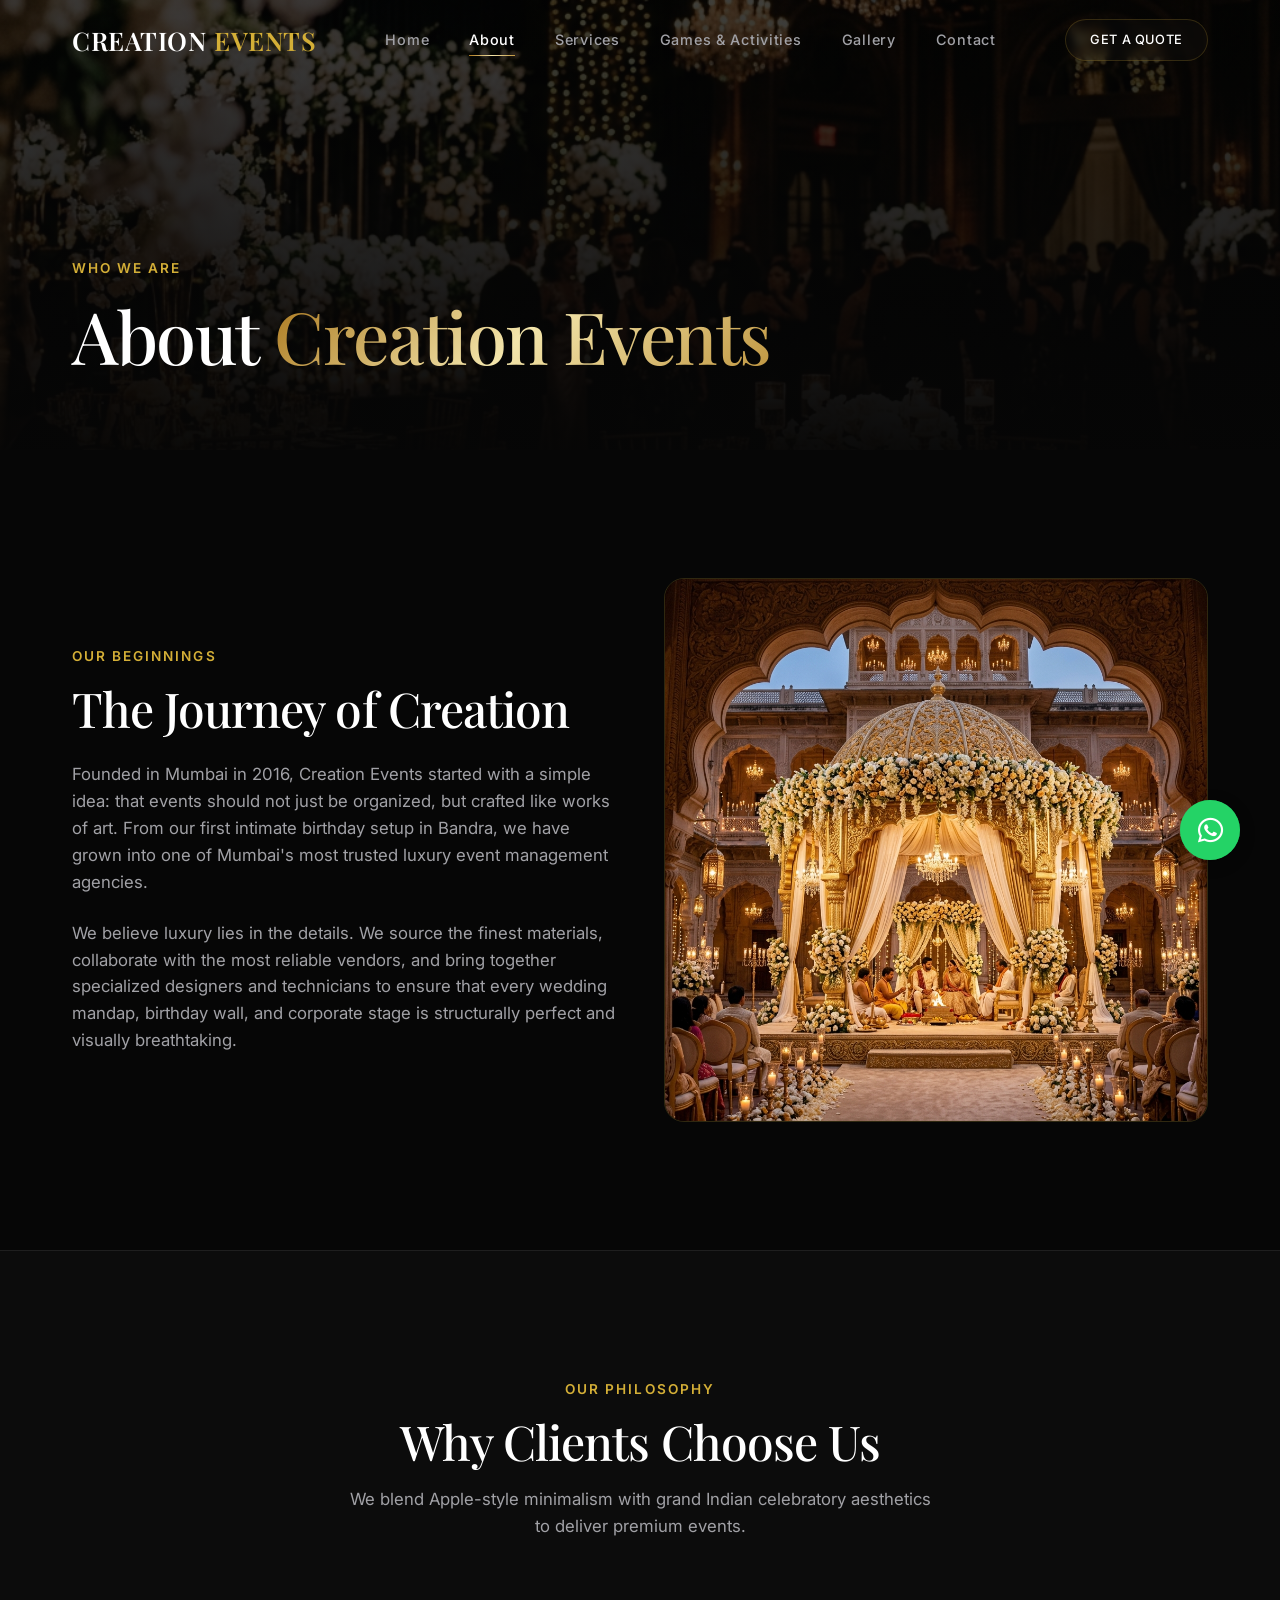
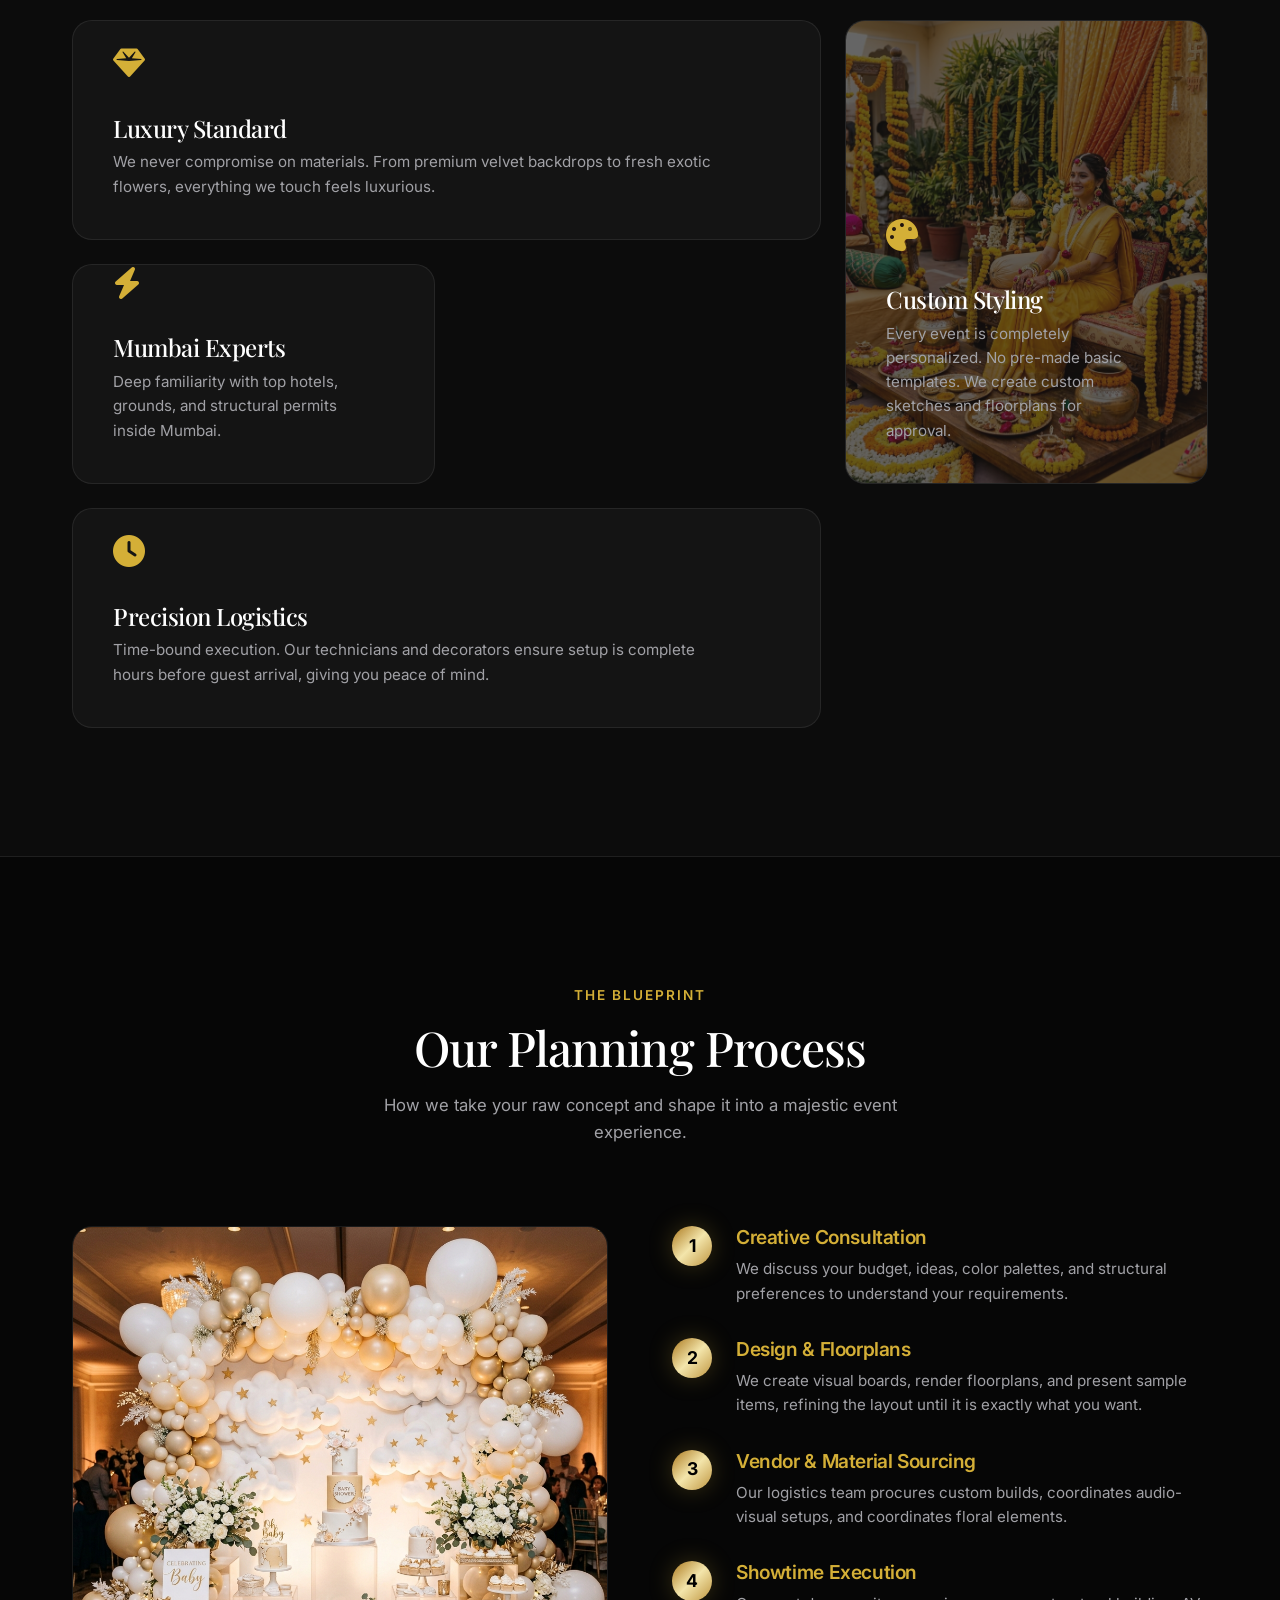
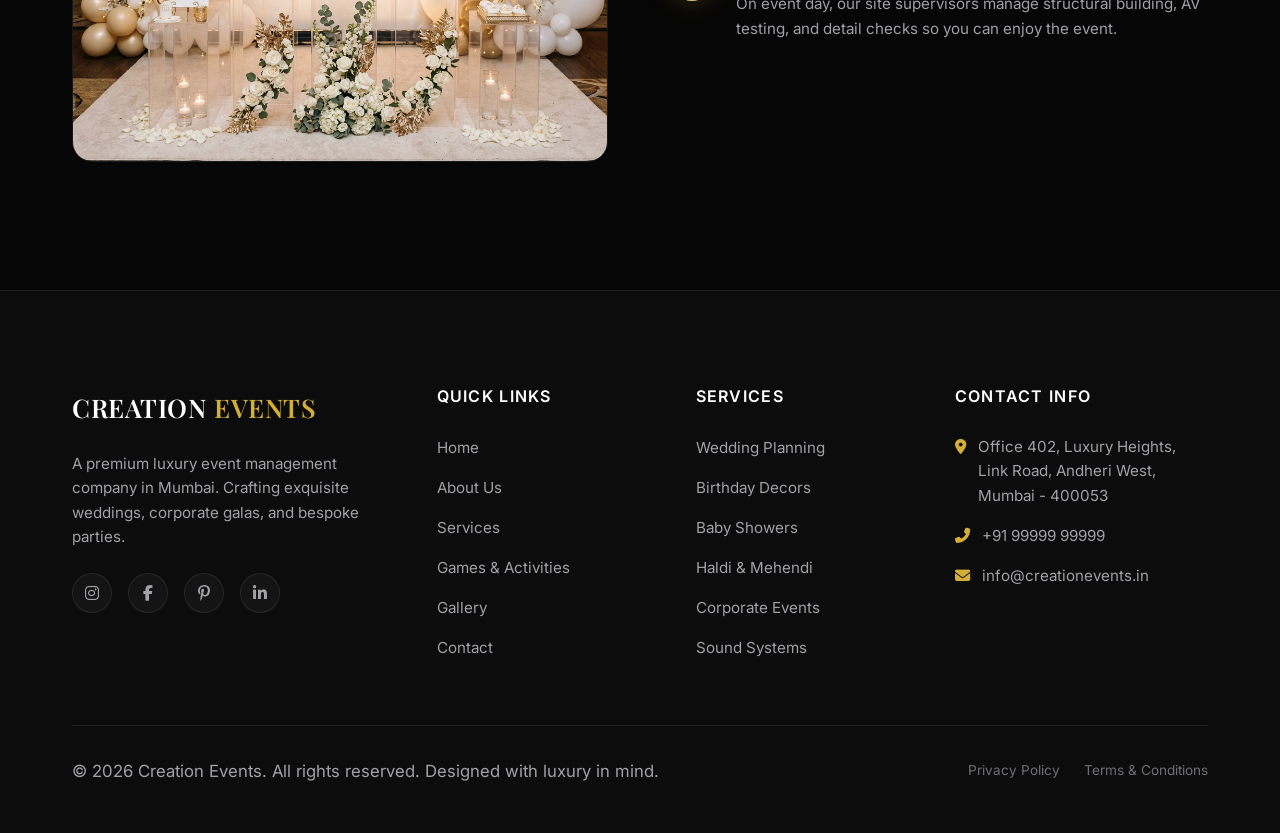
==== about.html @ 39f1e15d "Initial commit - Creation Events Website" ====
<!DOCTYPE html>
<html lang="en">
<head>
  <meta charset="UTF-8">
  <meta name="viewport" content="width=device-width, initial-scale=1.0">
  <title>About Us | Creation Events Mumbai</title>
  <meta name="description" content="Discover the story behind Creation Events. Learn about our luxury event design standards, planning philosophy, and expert team executing high-end events in Mumbai.">
  
  <!-- CSS Stylesheets -->
  <link rel="stylesheet" href="css/style.css">
  
  <!-- FontAwesome for Icons -->
  <link rel="stylesheet" href="https://cdnjs.cloudflare.com/ajax/libs/font-awesome/6.4.0/css/all.min.css">
</head>
<body>

  <!-- Sticky Glass Navbar -->
  <header class="header">
    <div class="container">
      <nav class="navbar">
        <a href="index.html" class="logo">
          CREATION <span class="logo-gold">EVENTS</span>
        </a>
        <ul class="nav-menu">
          <li><a href="index.html" class="nav-link">Home</a></li>
          <li><a href="about.html" class="nav-link active">About</a></li>
          <li><a href="services.html" class="nav-link">Services</a></li>
          <li><a href="games.html" class="nav-link">Games & Activities</a></li>
          <li><a href="gallery.html" class="nav-link">Gallery</a></li>
          <li><a href="contact.html" class="nav-link">Contact</a></li>
        </ul>
        <div class="nav-cta">
          <a href="contact.html" class="btn btn-secondary" style="padding: 0.6rem 1.5rem; font-size: 0.8rem;">Get a Quote</a>
        </div>
        <div class="mobile-toggle">
          <span></span>
          <span></span>
          <span></span>
        </div>
      </nav>
    </div>
  </header>

  <!-- Page Hero Banner -->
  <section class="page-hero">
    <img src="assets/hero_bg.png" alt="Luxury Corporate Event Backdrop" class="page-hero-bg">
    <div class="container">
      <div class="page-hero-content reveal">
        <span class="subtitle">Who We Are</span>
        <h1 class="page-hero-title">About <span class="gold-text">Creation Events</span></h1>
      </div>
    </div>
  </section>

  <!-- Our Story Section -->
  <section class="our-story section-padding">
    <div class="container">
      <div class="grid-2">
        <div class="reveal">
          <span class="subtitle">Our Beginnings</span>
          <h2>The Journey of Creation</h2>
          <p style="margin-top: 1.5rem; margin-bottom: 1.5rem;">Founded in Mumbai in 2016, Creation Events started with a simple idea: that events should not just be organized, but crafted like works of art. From our first intimate birthday setup in Bandra, we have grown into one of Mumbai's most trusted luxury event management agencies.</p>
          <p>We believe luxury lies in the details. We source the finest materials, collaborate with the most reliable vendors, and bring together specialized designers and technicians to ensure that every wedding mandap, birthday wall, and corporate stage is structurally perfect and visually breathtaking.</p>
        </div>
        <div class="reveal delay-200" style="position: relative; border-radius: 20px; overflow: hidden; border: 1px solid var(--border-gold);">
          <img src="assets/wedding_event.png" alt="Royal Wedding Mandap Details" style="width: 100%;">
        </div>
      </div>
    </div>
  </section>

  <!-- Why Choose Us Bento Grid Section -->
  <section class="why-us section-padding" style="background-color: var(--bg-primary); border-top: 1px solid var(--border-light); border-bottom: 1px solid var(--border-light);">
    <div class="container">
      <div class="section-header text-center reveal">
        <span class="subtitle">Our Philosophy</span>
        <h2>Why Clients Choose Us</h2>
        <p>We blend Apple-style minimalism with grand Indian celebratory aesthetics to deliver premium events.</p>
      </div>
      
      <div class="bento-grid">
        <!-- Bento Card 1 (2x1) -->
        <div class="bento-card col-2 reveal">
          <div class="bento-card-content">
            <div class="bento-icon"><i class="fas fa-gem"></i></div>
            <h3>Luxury Standard</h3>
            <p>We never compromise on materials. From premium velvet backdrops to fresh exotic flowers, everything we touch feels luxurious.</p>
          </div>
        </div>
        
        <!-- Bento Card 2 (1x2) -->
        <div class="bento-card row-2 reveal delay-100">
          <img src="assets/haldi_ceremony.png" alt="Detail flower design">
          <div class="bento-card-content">
            <div class="bento-icon"><i class="fas fa-palette"></i></div>
            <h3>Custom Styling</h3>
            <p>Every event is completely personalized. No pre-made basic templates. We create custom sketches and floorplans for approval.</p>
          </div>
        </div>
        
        <!-- Bento Card 3 (1x1) -->
        <div class="bento-card reveal delay-200">
          <div class="bento-card-content">
            <div class="bento-icon"><i class="fas fa-bolt"></i></div>
            <h3>Mumbai Experts</h3>
            <p>Deep familiarity with top hotels, grounds, and structural permits inside Mumbai.</p>
          </div>
        </div>
        
        <!-- Bento Card 4 (2x1) -->
        <div class="bento-card col-2 reveal delay-300">
          <div class="bento-card-content">
            <div class="bento-icon"><i class="fas fa-clock"></i></div>
            <h3>Precision Logistics</h3>
            <p>Time-bound execution. Our technicians and decorators ensure setup is complete hours before guest arrival, giving you peace of mind.</p>
          </div>
        </div>
      </div>
    </div>
  </section>

  <!-- Our Planning Process Section -->
  <section class="our-process section-padding">
    <div class="container">
      <div class="section-header text-center reveal">
        <span class="subtitle">The Blueprint</span>
        <h2>Our Planning Process</h2>
        <p>How we take your raw concept and shape it into a majestic event experience.</p>
      </div>
      
      <div class="grid-2" style="align-items: flex-start; gap: 4rem;">
        <div class="reveal">
          <img src="assets/baby_shower.png" alt="Concept Design Details" style="border-radius: 20px; border: 1px solid var(--border-light);">
        </div>
        <div class="reveal delay-200" style="display: flex; flex-direction: column; gap: 2rem;">
          <!-- Process Item 1 -->
          <div style="display: flex; gap: 1.5rem;">
            <div style="width: 40px; height: 40px; border-radius: 50%; background: var(--gold-gradient); color: #000; font-weight: 700; display: flex; justify-content: center; align-items: center; flex-shrink: 0; font-size: 1.1rem; box-shadow: var(--gold-glow);">1</div>
            <div>
              <h3 style="font-family: var(--font-sans); font-size: 1.2rem; font-weight: 600; margin-bottom: 0.5rem; color: var(--gold-primary);">Creative Consultation</h3>
              <p style="font-size: 0.95rem;">We discuss your budget, ideas, color palettes, and structural preferences to understand your requirements.</p>
            </div>
          </div>
          <!-- Process Item 2 -->
          <div style="display: flex; gap: 1.5rem;">
            <div style="width: 40px; height: 40px; border-radius: 50%; background: var(--gold-gradient); color: #000; font-weight: 700; display: flex; justify-content: center; align-items: center; flex-shrink: 0; font-size: 1.1rem; box-shadow: var(--gold-glow);">2</div>
            <div>
              <h3 style="font-family: var(--font-sans); font-size: 1.2rem; font-weight: 600; margin-bottom: 0.5rem; color: var(--gold-primary);">Design & Floorplans</h3>
              <p style="font-size: 0.95rem;">We create visual boards, render floorplans, and present sample items, refining the layout until it is exactly what you want.</p>
            </div>
          </div>
          <!-- Process Item 3 -->
          <div style="display: flex; gap: 1.5rem;">
            <div style="width: 40px; height: 40px; border-radius: 50%; background: var(--gold-gradient); color: #000; font-weight: 700; display: flex; justify-content: center; align-items: center; flex-shrink: 0; font-size: 1.1rem; box-shadow: var(--gold-glow);">3</div>
            <div>
              <h3 style="font-family: var(--font-sans); font-size: 1.2rem; font-weight: 600; margin-bottom: 0.5rem; color: var(--gold-primary);">Vendor & Material Sourcing</h3>
              <p style="font-size: 0.95rem;">Our logistics team procures custom builds, coordinates audio-visual setups, and coordinates floral elements.</p>
            </div>
          </div>
          <!-- Process Item 4 -->
          <div style="display: flex; gap: 1.5rem;">
            <div style="width: 40px; height: 40px; border-radius: 50%; background: var(--gold-gradient); color: #000; font-weight: 700; display: flex; justify-content: center; align-items: center; flex-shrink: 0; font-size: 1.1rem; box-shadow: var(--gold-glow);">4</div>
            <div>
              <h3 style="font-family: var(--font-sans); font-size: 1.2rem; font-weight: 600; margin-bottom: 0.5rem; color: var(--gold-primary);">Showtime Execution</h3>
              <p style="font-size: 0.95rem;">On event day, our site supervisors manage structural building, AV testing, and detail checks so you can enjoy the event.</p>
            </div>
          </div>
        </div>
      </div>
    </div>
  </section>

  <!-- Floating WhatsApp Widget -->
  <a href="https://wa.me/919999999999?text=Hi%20Creation%20Events,%20I%20would%20like%20to%20inquire%20about%20booking%20an%20event." target="_blank" class="whatsapp-float" aria-label="Chat on WhatsApp">
    <i class="fab fa-whatsapp"></i>
  </a>

  <!-- Footer -->
  <footer class="footer">
    <div class="container">
      <div class="footer-grid">
        <div class="footer-col">
          <a href="index.html" class="logo footer-logo">
            CREATION <span class="logo-gold">EVENTS</span>
          </a>
          <p class="footer-desc">A premium luxury event management company in Mumbai. Crafting exquisite weddings, corporate galas, and bespoke parties.</p>
          <div class="footer-socials">
            <a href="#" class="social-icon" aria-label="Instagram"><i class="fab fa-instagram"></i></a>
            <a href="#" class="social-icon" aria-label="Facebook"><i class="fab fa-facebook-f"></i></a>
            <a href="#" class="social-icon" aria-label="Pinterest"><i class="fab fa-pinterest-p"></i></a>
            <a href="#" class="social-icon" aria-label="LinkedIn"><i class="fab fa-linkedin-in"></i></a>
          </div>
        </div>
        <div class="footer-col">
          <h3>Quick Links</h3>
          <ul class="footer-links">
            <li><a href="index.html">Home</a></li>
            <li><a href="about.html">About Us</a></li>
            <li><a href="services.html">Services</a></li>
            <li><a href="games.html">Games & Activities</a></li>
            <li><a href="gallery.html">Gallery</a></li>
            <li><a href="contact.html">Contact</a></li>
          </ul>
        </div>
        <div class="footer-col">
          <h3>Services</h3>
          <ul class="footer-links">
            <li><a href="services.html">Wedding Planning</a></li>
            <li><a href="services.html">Birthday Decors</a></li>
            <li><a href="services.html">Baby Showers</a></li>
            <li><a href="services.html">Haldi & Mehendi</a></li>
            <li><a href="services.html">Corporate Events</a></li>
            <li><a href="services.html">Sound Systems</a></li>
          </ul>
        </div>
        <div class="footer-col">
          <h3>Contact Info</h3>
          <ul class="footer-contact-info">
            <li>
              <span><i class="fas fa-map-marker-alt"></i></span>
              Office 402, Luxury Heights, Link Road, Andheri West, Mumbai - 400053
            </li>
            <li>
              <span><i class="fas fa-phone-alt"></i></span>
              <a href="tel:+919999999999">+91 99999 99999</a>
            </li>
            <li>
              <span><i class="fas fa-envelope"></i></span>
              <a href="mailto:info@creationevents.in">info@creationevents.in</a>
            </li>
          </ul>
        </div>
      </div>
      <div class="footer-bottom">
        <p>&copy; 2026 Creation Events. All rights reserved. Designed with luxury in mind.</p>
        <div class="footer-bottom-links">
          <a href="#">Privacy Policy</a>
          <a href="#">Terms & Conditions</a>
        </div>
      </div>
    </div>
  </footer>

  <!-- JavaScript File -->
  <script src="js/main.js"></script>
</body>
</html>
---- css/style.css ----
@import url('https://fonts.googleapis.com/css2?family=Inter:wght@300;400;500;600;700&family=Playfair+Display:ital,wght@0,400;0,500;0,600;0,700;1,400&display=swap');

/* --- CUSTOM PROPERTIES --- */
:root {
  --bg-deep: #060606;
  --bg-primary: #0C0C0C;
  --bg-secondary: #141414;
  --bg-card: #1C1C1E;
  
  --gold-primary: #D4AF37;
  --gold-light: #F3E5AB;
  --gold-dark: #AA771C;
  --gold-gradient: linear-gradient(135deg, #AA771C 0%, #F3E5AB 50%, #BF953F 100%);
  --gold-glow: 0 0 25px rgba(212, 175, 55, 0.25);
  
  --text-primary: #FFFFFF;
  --text-secondary: #A1A1A6;
  --text-muted: #6E6E73;
  
  --font-serif: 'Playfair Display', Georgia, serif;
  --font-sans: 'Inter', -apple-system, BlinkMacSystemFont, "Segoe UI", Roboto, sans-serif;
  
  --border-gold: rgba(212, 175, 55, 0.2);
  --border-light: rgba(255, 255, 255, 0.08);
  --glass-bg: rgba(12, 12, 12, 0.75);
  --glass-blur: blur(20px);
  
  --transition-apple: all 0.5s cubic-bezier(0.16, 1, 0.3, 1);
  --transition-fast: all 0.25s ease;
  
  --container-max: 1200px;
}

/* --- RESET & GLOBAL STYLES --- */
*, *::before, *::after {
  box-sizing: border-box;
  margin: 0;
  padding: 0;
}

html {
  scroll-behavior: smooth;
  font-size: 16px;
  -webkit-font-smoothing: antialiased;
  -moz-osx-font-smoothing: grayscale;
}

body {
  background-color: var(--bg-deep);
  color: var(--text-primary);
  font-family: var(--font-sans);
  font-weight: 400;
  line-height: 1.6;
  overflow-x: hidden;
}

a {
  color: inherit;
  text-decoration: none;
  transition: var(--transition-fast);
}

img {
  max-width: 100%;
  display: block;
  height: auto;
}

button, input, textarea, select {
  font-family: inherit;
  background: none;
  border: none;
  color: inherit;
}

/* --- TYPOGRAPHY --- */
h1, h2, h3, h4, h5, h6 {
  font-family: var(--font-serif);
  font-weight: 500;
  line-height: 1.2;
  letter-spacing: -0.02em;
}

h1 {
  font-size: clamp(2.5rem, 5vw + 1rem, 4.5rem);
}

h2 {
  font-size: clamp(2rem, 3.5vw + 0.5rem, 3rem);
}

h3 {
  font-size: clamp(1.5rem, 2vw + 0.5rem, 2.2rem);
}

p {
  color: var(--text-secondary);
  font-size: 1.05rem;
}

.gold-text {
  background: var(--gold-gradient);
  -webkit-background-clip: text;
  -webkit-text-fill-color: transparent;
  display: inline-block;
}

.subtitle {
  font-family: var(--font-sans);
  text-transform: uppercase;
  letter-spacing: 0.15em;
  font-size: 0.85rem;
  font-weight: 600;
  color: var(--gold-primary);
  margin-bottom: 0.75rem;
  display: block;
}

/* --- UTILITY & LAYOUTS --- */
.container {
  width: 100%;
  max-width: var(--container-max);
  margin: 0 auto;
  padding: 0 2rem;
}

.section-padding {
  padding: 8rem 0;
}

.text-center {
  text-align: center;
}

.grid-2 {
  display: grid;
  grid-template-columns: repeat(2, 1fr);
  gap: 3rem;
  align-items: center;
}

.grid-3 {
  display: grid;
  grid-template-columns: repeat(3, 1fr);
  gap: 2.5rem;
}

.flex-center {
  display: flex;
  justify-content: center;
  align-items: center;
}

/* --- PREMIUM BUTTONS --- */
.btn {
  display: inline-flex;
  align-items: center;
  justify-content: center;
  padding: 1rem 2.25rem;
  font-size: 0.9rem;
  font-weight: 500;
  letter-spacing: 0.05em;
  text-transform: uppercase;
  border-radius: 50px;
  cursor: pointer;
  position: relative;
  overflow: hidden;
  transition: var(--transition-apple);
}

.btn-primary {
  background: var(--gold-gradient);
  color: #000;
  font-weight: 600;
  box-shadow: 0 4px 15px rgba(212, 175, 55, 0.2);
}

.btn-primary:hover {
  transform: translateY(-3px);
  box-shadow: var(--gold-glow);
}

.btn-secondary {
  border: 1px solid var(--border-gold);
  color: var(--text-primary);
  background: rgba(255, 255, 255, 0.02);
  backdrop-filter: blur(5px);
}

.btn-secondary:hover {
  border-color: var(--gold-primary);
  background: rgba(212, 175, 55, 0.05);
  transform: translateY(-3px);
}

/* --- GLASS NAVIGATION --- */
.header {
  position: fixed;
  top: 0;
  left: 0;
  width: 100%;
  z-index: 1000;
  transition: var(--transition-apple);
  border-bottom: 1px solid transparent;
}

.header.scrolled {
  background-color: var(--glass-bg);
  backdrop-filter: var(--glass-blur);
  -webkit-backdrop-filter: var(--glass-blur);
  border-bottom: 1px solid var(--border-light);
  padding: 0.5rem 0;
}

.navbar {
  display: flex;
  justify-content: space-between;
  align-items: center;
  height: 80px;
  transition: var(--transition-apple);
}

.header.scrolled .navbar {
  height: 70px;
}

.logo {
  font-family: var(--font-serif);
  font-size: 1.6rem;
  font-weight: 600;
  letter-spacing: 0.02em;
  display: flex;
  align-items: center;
  gap: 0.5rem;
}

.logo-gold {
  color: var(--gold-primary);
}

.nav-menu {
  display: flex;
  list-style: none;
  gap: 2.5rem;
}

.nav-link {
  font-size: 0.9rem;
  font-weight: 500;
  letter-spacing: 0.05em;
  color: var(--text-secondary);
  position: relative;
  padding: 0.5rem 0;
}

.nav-link:hover, .nav-link.active {
  color: var(--text-primary);
}

.nav-link::after {
  content: '';
  position: absolute;
  bottom: 0;
  left: 0;
  width: 0;
  height: 1px;
  background: var(--gold-gradient);
  transition: var(--transition-apple);
}

.nav-link:hover::after, .nav-link.active::after {
  width: 100%;
}

.nav-cta {
  display: flex;
  align-items: center;
}

.mobile-toggle {
  display: none;
  flex-direction: column;
  justify-content: space-between;
  width: 30px;
  height: 20px;
  cursor: pointer;
  z-index: 1001;
}

.mobile-toggle span {
  display: block;
  height: 2px;
  width: 100%;
  background-color: var(--text-primary);
  border-radius: 2px;
  transition: var(--transition-apple);
}

/* --- HERO SECTION --- */
.hero {
  height: 100vh;
  position: relative;
  display: flex;
  align-items: center;
  overflow: hidden;
  background-color: #000;
}

.hero-bg {
  position: absolute;
  top: 0;
  left: 0;
  width: 100%;
  height: 100%;
  z-index: 1;
}

.hero-bg img {
  width: 100%;
  height: 100%;
  object-fit: cover;
  opacity: 0.45;
  filter: brightness(0.6) contrast(1.1);
  transform: scale(1.05);
  animation: kenBurns 25s infinite alternate ease-in-out;
}

.hero-overlay {
  position: absolute;
  top: 0;
  left: 0;
  width: 100%;
  height: 100%;
  background: radial-gradient(circle at center, rgba(0,0,0,0.1) 0%, rgba(6,6,6,0.95) 85%);
  z-index: 2;
}

.hero-content {
  position: relative;
  z-index: 3;
  max-width: 800px;
}

.hero-title {
  margin-bottom: 1.5rem;
  line-height: 1.1;
}

.hero-desc {
  font-size: 1.25rem;
  margin-bottom: 2.5rem;
  max-width: 600px;
  color: var(--text-secondary);
}

.hero-btns {
  display: flex;
  gap: 1.5rem;
}

@keyframes kenBurns {
  0% { transform: scale(1); }
  100% { transform: scale(1.12); }
}

/* --- HERO BANNERS (OTHER PAGES) --- */
.page-hero {
  height: 50vh;
  min-height: 350px;
  position: relative;
  display: flex;
  align-items: flex-end;
  padding-bottom: 4rem;
  overflow: hidden;
}

.page-hero::before {
  content: '';
  position: absolute;
  top: 0;
  left: 0;
  width: 100%;
  height: 100%;
  background: linear-gradient(180deg, rgba(6, 6, 6, 0.4) 0%, rgba(6, 6, 6, 0.95) 100%);
  z-index: 2;
}

.page-hero-bg {
  position: absolute;
  top: 0;
  left: 0;
  width: 100%;
  height: 100%;
  object-fit: cover;
  filter: brightness(0.4);
  z-index: 1;
}

.page-hero-content {
  position: relative;
  z-index: 3;
  width: 100%;
}

.page-hero-title {
  margin-bottom: 0.5rem;
}

/* --- CARDS & SERVICES --- */
.section-header {
  margin-bottom: 5rem;
}

.section-header h2 {
  margin-bottom: 1rem;
}

.section-header p {
  max-width: 600px;
  margin: 0 auto;
}

.service-card {
  background-color: var(--bg-secondary);
  border: 1px solid var(--border-light);
  border-radius: 16px;
  overflow: hidden;
  position: relative;
  transition: var(--transition-apple);
  display: flex;
  flex-direction: column;
  height: 100%;
}

.service-card:hover {
  transform: translateY(-10px);
  border-color: var(--border-gold);
  box-shadow: 0 10px 30px rgba(0, 0, 0, 0.5), 0 0 20px rgba(212, 175, 55, 0.05);
}

.service-img-wrapper {
  position: relative;
  aspect-ratio: 16/10;
  overflow: hidden;
}

.service-img {
  width: 100%;
  height: 100%;
  object-fit: cover;
  transition: var(--transition-apple);
}

.service-card:hover .service-img {
  transform: scale(1.08);
}

.service-badge {
  position: absolute;
  top: 1rem;
  right: 1rem;
  background: var(--gold-gradient);
  color: #000;
  font-size: 0.75rem;
  font-weight: 700;
  text-transform: uppercase;
  padding: 0.4rem 1rem;
  border-radius: 30px;
  letter-spacing: 0.05em;
}

.service-info {
  padding: 2.25rem;
  display: flex;
  flex-direction: column;
  flex-grow: 1;
}

.service-info h3 {
  margin-bottom: 1rem;
  font-size: 1.6rem;
}

.service-info p {
  margin-bottom: 1.5rem;
  font-size: 0.95rem;
}

.service-features {
  list-style: none;
  margin-bottom: 2rem;
  margin-top: auto;
}

.service-features li {
  font-size: 0.9rem;
  color: var(--text-secondary);
  margin-bottom: 0.5rem;
  display: flex;
  align-items: center;
  gap: 0.5rem;
}

.service-features li::before {
  content: "✦";
  color: var(--gold-primary);
  font-size: 0.8rem;
}

.card-link {
  font-size: 0.9rem;
  font-weight: 600;
  color: var(--gold-primary);
  display: inline-flex;
  align-items: center;
  gap: 0.5rem;
  width: fit-content;
}

.card-link::after {
  content: '→';
  transition: var(--transition-fast);
}

.service-card:hover .card-link::after {
  transform: translateX(5px);
}

/* --- STATS COUNTERS --- */
.stats-section {
  background-color: var(--bg-secondary);
  border-top: 1px solid var(--border-light);
  border-bottom: 1px solid var(--border-light);
  padding: 6rem 0;
}

.stats-grid {
  display: grid;
  grid-template-columns: repeat(4, 1fr);
  gap: 2rem;
  text-align: center;
}

.stat-number {
  font-family: var(--font-serif);
  font-size: clamp(2.5rem, 4vw, 4.5rem);
  font-weight: 600;
  line-height: 1;
  margin-bottom: 0.5rem;
}

.stat-label {
  font-size: 0.9rem;
  text-transform: uppercase;
  letter-spacing: 0.1em;
  color: var(--text-secondary);
}

/* --- APPLE-STYLE BENTO GRID / FEATURES --- */
.bento-grid {
  display: grid;
  grid-template-columns: repeat(3, 1fr);
  grid-auto-rows: 220px;
  gap: 1.5rem;
}

.bento-card {
  background-color: var(--bg-secondary);
  border: 1px solid var(--border-light);
  border-radius: 20px;
  padding: 2.5rem;
  position: relative;
  overflow: hidden;
  display: flex;
  flex-direction: column;
  justify-content: flex-end;
  transition: var(--transition-apple);
}

.bento-card:hover {
  border-color: var(--border-gold);
  background-color: rgba(20, 20, 20, 0.8);
}

.bento-card.col-2 {
  grid-column: span 2;
}

.bento-card.row-2 {
  grid-row: span 2;
}

.bento-icon {
  font-size: 2rem;
  color: var(--gold-primary);
  margin-bottom: 1.5rem;
}

.bento-card h3 {
  font-size: 1.5rem;
  margin-bottom: 0.5rem;
}

.bento-card p {
  font-size: 0.95rem;
  max-width: 90%;
}

.bento-card img {
  position: absolute;
  top: 0;
  left: 0;
  width: 100%;
  height: 100%;
  object-fit: cover;
  z-index: 1;
  opacity: 0.35;
  transition: var(--transition-apple);
}

.bento-card:hover img {
  transform: scale(1.05);
  opacity: 0.5;
}

.bento-card-content {
  position: relative;
  z-index: 2;
}

/* --- TESTIMONIALS SLIDER --- */
.testimonials-section {
  background: radial-gradient(circle at top right, rgba(212,175,55,0.05) 0%, rgba(6,6,6,0) 60%);
}

.testimonial-container {
  max-width: 850px;
  margin: 0 auto;
  position: relative;
  overflow: hidden;
  min-height: 280px;
}

.testimonial-slider {
  display: flex;
  transition: transform 0.6s cubic-bezier(0.16, 1, 0.3, 1);
}

.testimonial-slide {
  min-width: 100%;
  padding: 0 2rem;
  text-align: center;
}

.quote-icon {
  font-family: var(--font-serif);
  font-size: 5rem;
  line-height: 1;
  color: var(--gold-primary);
  opacity: 0.3;
  margin-bottom: 1rem;
}

.testimonial-text {
  font-family: var(--font-serif);
  font-size: 1.5rem;
  font-style: italic;
  color: var(--text-primary);
  margin-bottom: 2rem;
}

.testimonial-author {
  font-weight: 600;
  font-size: 1.05rem;
  color: var(--text-primary);
  letter-spacing: 0.05em;
}

.testimonial-author span {
  font-weight: 400;
  color: var(--gold-primary);
  font-size: 0.9rem;
  margin-left: 0.5rem;
}

.testimonial-dots {
  display: flex;
  justify-content: center;
  gap: 0.8rem;
  margin-top: 2.5rem;
}

.dot {
  width: 8px;
  height: 8px;
  border-radius: 50%;
  background-color: var(--text-muted);
  cursor: pointer;
  transition: var(--transition-fast);
}

.dot.active {
  background-color: var(--gold-primary);
  transform: scale(1.3);
}

/* --- FAQ ACCORDION --- */
.faq-grid {
  max-width: 800px;
  margin: 0 auto;
}

.faq-item {
  border-bottom: 1px solid var(--border-light);
  padding: 1.5rem 0;
}

.faq-question {
  display: flex;
  justify-content: space-between;
  align-items: center;
  cursor: pointer;
  padding: 0.5rem 0;
  transition: var(--transition-fast);
}

.faq-question h3 {
  font-family: var(--font-sans);
  font-size: 1.15rem;
  font-weight: 500;
  color: var(--text-primary);
}

.faq-question:hover h3 {
  color: var(--gold-primary);
}

.faq-icon {
  width: 24px;
  height: 24px;
  position: relative;
  transition: var(--transition-apple);
}

.faq-icon::before, .faq-icon::after {
  content: '';
  position: absolute;
  background-color: var(--text-primary);
  transition: var(--transition-apple);
}

.faq-icon::before {
  top: 11px;
  left: 4px;
  width: 16px;
  height: 2px;
}

.faq-icon::after {
  top: 4px;
  left: 11px;
  width: 2px;
  height: 16px;
}

.faq-item.active .faq-icon {
  transform: rotate(135deg);
}

.faq-item.active .faq-icon::before, .faq-item.active .faq-icon::after {
  background-color: var(--gold-primary);
}

.faq-answer {
  max-height: 0;
  overflow: hidden;
  transition: max-height 0.4s cubic-bezier(0.16, 1, 0.3, 1);
}

.faq-answer p {
  padding: 1rem 0 0.5rem 0;
  font-size: 0.95rem;
  line-height: 1.6;
}

/* --- GALLERY GRID & LIGHTBOX --- */
.gallery-filter {
  display: flex;
  justify-content: center;
  gap: 1.25rem;
  margin-bottom: 3.5rem;
  flex-wrap: wrap;
}

.filter-btn {
  padding: 0.6rem 1.5rem;
  font-size: 0.85rem;
  font-weight: 600;
  text-transform: uppercase;
  letter-spacing: 0.05em;
  border-radius: 30px;
  border: 1px solid var(--border-light);
  cursor: pointer;
  transition: var(--transition-fast);
}

.filter-btn:hover, .filter-btn.active {
  border-color: var(--gold-primary);
  background-color: rgba(212, 175, 55, 0.05);
  color: var(--gold-primary);
}

.gallery-grid {
  display: grid;
  grid-template-columns: repeat(3, 1fr);
  gap: 1.5rem;
}

.gallery-item {
  position: relative;
  aspect-ratio: 1;
  border-radius: 16px;
  overflow: hidden;
  cursor: pointer;
  border: 1px solid var(--border-light);
  transition: var(--transition-apple);
}

.gallery-item img {
  width: 100%;
  height: 100%;
  object-fit: cover;
  transition: var(--transition-apple);
}

.gallery-overlay {
  position: absolute;
  top: 0;
  left: 0;
  width: 100%;
  height: 100%;
  background: linear-gradient(180deg, rgba(0,0,0,0) 40%, rgba(0,0,0,0.85) 100%);
  display: flex;
  flex-direction: column;
  justify-content: flex-end;
  padding: 2rem;
  opacity: 0;
  transition: var(--transition-apple);
}

.gallery-overlay h4 {
  font-size: 1.3rem;
  margin-bottom: 0.25rem;
}

.gallery-overlay span {
  font-size: 0.8rem;
  text-transform: uppercase;
  letter-spacing: 0.05em;
  color: var(--gold-primary);
}

.gallery-item:hover {
  transform: scale(1.02);
  border-color: var(--border-gold);
  box-shadow: 0 10px 25px rgba(0,0,0,0.4);
}

.gallery-item:hover img {
  transform: scale(1.05);
}

.gallery-item:hover .gallery-overlay {
  opacity: 1;
}

/* Lightbox Modal */
.lightbox {
  position: fixed;
  top: 0;
  left: 0;
  width: 100%;
  height: 100%;
  background-color: rgba(6, 6, 6, 0.95);
  backdrop-filter: blur(15px);
  -webkit-backdrop-filter: blur(15px);
  z-index: 2000;
  display: flex;
  justify-content: center;
  align-items: center;
  opacity: 0;
  pointer-events: none;
  transition: opacity 0.4s ease;
}

.lightbox.active {
  opacity: 1;
  pointer-events: auto;
}

.lightbox-content {
  position: relative;
  max-width: 85%;
  max-height: 80%;
  display: flex;
  flex-direction: column;
  align-items: center;
}

.lightbox-img {
  max-width: 100%;
  max-height: 70vh;
  border-radius: 8px;
  box-shadow: 0 15px 40px rgba(0,0,0,0.6);
  border: 1px solid var(--border-light);
  transform: scale(0.95);
  transition: transform 0.4s cubic-bezier(0.16, 1, 0.3, 1);
}

.lightbox.active .lightbox-img {
  transform: scale(1);
}

.lightbox-caption {
  margin-top: 1.5rem;
  color: var(--text-primary);
  font-family: var(--font-serif);
  font-size: 1.4rem;
  text-align: center;
}

.lightbox-close {
  position: absolute;
  top: -40px;
  right: 0;
  font-size: 2rem;
  color: var(--text-secondary);
  cursor: pointer;
  transition: var(--transition-fast);
}

.lightbox-close:hover {
  color: var(--text-primary);
}

/* --- CONTACT SECTION & FORM --- */
.contact-container {
  display: grid;
  grid-template-columns: 1fr 1.3fr;
  gap: 4rem;
}

.contact-info {
  display: flex;
  flex-direction: column;
  gap: 2.5rem;
}

.info-item {
  display: flex;
  gap: 1.25rem;
}

.info-icon {
  width: 45px;
  height: 45px;
  border-radius: 50%;
  background-color: var(--bg-secondary);
  border: 1px solid var(--border-light);
  display: flex;
  justify-content: center;
  align-items: center;
  color: var(--gold-primary);
  font-size: 1.1rem;
  flex-shrink: 0;
}

.info-details h3 {
  font-family: var(--font-sans);
  font-size: 1rem;
  text-transform: uppercase;
  letter-spacing: 0.05em;
  color: var(--text-muted);
  margin-bottom: 0.4rem;
}

.info-details p, .info-details a {
  color: var(--text-primary);
  font-size: 1.1rem;
}

.contact-form-wrapper {
  background-color: var(--bg-secondary);
  border: 1px solid var(--border-light);
  border-radius: 20px;
  padding: 3rem;
}

.form-group {
  margin-bottom: 2rem;
}

.form-row {
  display: grid;
  grid-template-columns: repeat(2, 1fr);
  gap: 1.5rem;
}

.form-group label {
  display: block;
  font-size: 0.8rem;
  text-transform: uppercase;
  letter-spacing: 0.05em;
  color: var(--text-secondary);
  margin-bottom: 0.6rem;
}

.form-control {
  width: 100%;
  background-color: var(--bg-primary);
  border: 1px solid var(--border-light);
  border-radius: 8px;
  padding: 0.9rem 1.2rem;
  font-size: 0.95rem;
  transition: var(--transition-fast);
}

.form-control:focus {
  outline: none;
  border-color: var(--gold-primary);
  box-shadow: 0 0 10px rgba(212, 175, 55, 0.1);
}

textarea.form-control {
  resize: vertical;
  min-height: 120px;
}

.form-status {
  margin-top: 1rem;
  font-size: 0.9rem;
  display: none;
}

.form-status.success {
  color: #4BB543;
  display: block;
}

.form-status.error {
  color: #ff3333;
  display: block;
}

/* --- GOOGLE MAPS PLACEHOLDER --- */
.map-section {
  width: 100%;
  height: 450px;
  border-top: 1px solid var(--border-light);
  border-bottom: 1px solid var(--border-light);
  background-color: var(--bg-secondary);
  position: relative;
}

.map-placeholder {
  position: absolute;
  top: 0;
  left: 0;
  width: 100%;
  height: 100%;
  display: flex;
  flex-direction: column;
  justify-content: center;
  align-items: center;
  background: linear-gradient(rgba(6, 6, 6, 0.7), rgba(6, 6, 6, 0.7)), radial-gradient(circle, rgba(212,175,55,0.05) 0%, rgba(0,0,0,0) 80%);
  color: var(--text-secondary);
  text-align: center;
}

.map-placeholder-icon {
  font-size: 2.5rem;
  color: var(--gold-primary);
  margin-bottom: 1rem;
}

.map-placeholder h3 {
  margin-bottom: 0.5rem;
  color: var(--text-primary);
}

/* --- FLOATING WHATSAPP BUTTON --- */
.whatsapp-float {
  position: fixed;
  bottom: 2.5rem;
  right: 2.5rem;
  width: 60px;
  height: 60px;
  background-color: #25D366;
  color: white;
  border-radius: 50%;
  display: flex;
  justify-content: center;
  align-items: center;
  font-size: 1.8rem;
  box-shadow: 0 4px 15px rgba(0,0,0,0.3);
  z-index: 999;
  transition: var(--transition-apple);
}

.whatsapp-float::before {
  content: '';
  position: absolute;
  width: 100%;
  height: 100%;
  border-radius: 50%;
  background-color: #25D366;
  opacity: 0.5;
  z-index: -1;
  animation: pulseWhatsapp 2s infinite;
}

.whatsapp-float:hover {
  transform: scale(1.1);
  box-shadow: 0 6px 20px rgba(0,0,0,0.4);
}

@keyframes pulseWhatsapp {
  0% {
    transform: scale(1);
    opacity: 0.5;
  }
  100% {
    transform: scale(1.4);
    opacity: 0;
  }
}

/* --- ELEGANT FOOTER --- */
.footer {
  background-color: var(--bg-primary);
  border-top: 1px solid var(--border-light);
  padding: 6rem 0 3rem 0;
}

.footer-grid {
  display: grid;
  grid-template-columns: 1.5fr 1fr 1fr 1.2fr;
  gap: 3rem;
  margin-bottom: 4rem;
}

.footer-logo {
  margin-bottom: 1.5rem;
}

.footer-desc {
  font-size: 0.95rem;
  margin-bottom: 1.5rem;
}

.footer-socials {
  display: flex;
  gap: 1rem;
}

.social-icon {
  width: 40px;
  height: 40px;
  border-radius: 50%;
  background-color: var(--bg-secondary);
  border: 1px solid var(--border-light);
  display: flex;
  justify-content: center;
  align-items: center;
  color: var(--text-secondary);
  transition: var(--transition-fast);
}

.social-icon:hover {
  color: #000;
  background: var(--gold-gradient);
  border-color: var(--gold-primary);
  transform: translateY(-3px);
  box-shadow: var(--gold-glow);
}

.footer-col h3 {
  font-family: var(--font-sans);
  font-size: 1rem;
  text-transform: uppercase;
  letter-spacing: 0.08em;
  color: var(--text-primary);
  margin-bottom: 1.8rem;
  font-weight: 600;
}

.footer-links {
  list-style: none;
  display: flex;
  flex-direction: column;
  gap: 0.9rem;
}

.footer-links a {
  color: var(--text-secondary);
  font-size: 0.95rem;
}

.footer-links a:hover {
  color: var(--gold-primary);
  padding-left: 5px;
}

.footer-contact-info {
  list-style: none;
  display: flex;
  flex-direction: column;
  gap: 1rem;
}

.footer-contact-info li {
  display: flex;
  gap: 0.75rem;
  font-size: 0.95rem;
  color: var(--text-secondary);
  align-items: flex-start;
}

.footer-contact-info li span {
  color: var(--gold-primary);
}

.footer-bottom {
  border-top: 1px solid var(--border-light);
  padding-top: 2rem;
  display: flex;
  justify-content: space-between;
  align-items: center;
  font-size: 0.85rem;
  color: var(--text-muted);
  flex-wrap: wrap;
  gap: 1rem;
}

.footer-bottom-links {
  display: flex;
  gap: 1.5rem;
}

.footer-bottom-links a:hover {
  color: var(--text-secondary);
}

/* --- SCROLL ANIMATION CLASSES --- */
.reveal {
  opacity: 0;
  transform: translateY(40px);
  transition: opacity 0.8s cubic-bezier(0.16, 1, 0.3, 1), transform 0.8s cubic-bezier(0.16, 1, 0.3, 1);
}

.reveal.active {
  opacity: 1;
  transform: translateY(0);
}

.delay-100 { transition-delay: 0.1s; }
.delay-200 { transition-delay: 0.2s; }
.delay-300 { transition-delay: 0.3s; }
.delay-400 { transition-delay: 0.4s; }

/* --- RESPONSIVE MEDIA QUERIES --- */
@media (max-width: 1024px) {
  .grid-3 {
    grid-template-columns: repeat(2, 1fr);
    gap: 2rem;
  }
  
  .bento-grid {
    grid-template-columns: repeat(2, 1fr);
  }
  
  .bento-card.col-2 {
    grid-column: span 1;
  }
  
  .footer-grid {
    grid-template-columns: repeat(2, 1fr);
    gap: 2.5rem;
  }
  
  .stats-grid {
    grid-template-columns: repeat(2, 1fr);
    gap: 3rem;
  }
}

@media (max-width: 768px) {
  .section-padding {
    padding: 5rem 0;
  }
  
  .grid-2 {
    grid-template-columns: 1fr;
    gap: 2.5rem;
  }
  
  .navbar {
    height: 70px;
  }
  
  .header.scrolled .navbar {
    height: 65px;
  }
  
  .nav-cta {
    display: none; /* Hide on mobile to simplify nav */
  }
  
  .mobile-toggle {
    display: flex;
  }
  
  .nav-menu {
    position: fixed;
    top: 70px;
    left: 0;
    width: 100%;
    height: calc(100vh - 70px);
    background-color: var(--bg-deep);
    flex-direction: column;
    align-items: center;
    justify-content: center;
    gap: 2.5rem;
    transform: translateX(100%);
    transition: var(--transition-apple);
    z-index: 999;
    border-top: 1px solid var(--border-light);
  }
  
  .nav-menu.active {
    transform: translateX(0);
  }
  
  .header.scrolled .nav-menu {
    top: 65px;
    height: calc(100vh - 65px);
  }
  
  .mobile-toggle.active span:nth-child(1) {
    transform: translateY(9px) rotate(45deg);
  }
  
  .mobile-toggle.active span:nth-child(2) {
    opacity: 0;
  }
  
  .mobile-toggle.active span:nth-child(3) {
    transform: translateY(-9px) rotate(-45deg);
  }
  
  .hero {
    align-items: center;
    text-align: center;
  }
  
  .hero-content {
    margin: 0 auto;
  }
  
  .hero-btns {
    justify-content: center;
    flex-direction: column;
    gap: 1rem;
  }
  
  .contact-container {
    grid-template-columns: 1fr;
    gap: 3.5rem;
  }
  
  .form-row {
    grid-template-columns: 1fr;
    gap: 0;
  }
  
  .gallery-grid {
    grid-template-columns: repeat(2, 1fr);
  }
}

@media (max-width: 480px) {
  html {
    font-size: 15px;
  }
  
  .container {
    padding: 0 1.25rem;
  }
  
  .grid-3 {
    grid-template-columns: 1fr;
  }
  
  .bento-grid {
    grid-template-columns: 1fr;
    grid-auto-rows: auto;
  }
  
  .bento-card.row-2 {
    grid-row: span 1;
  }
  
  .bento-card {
    min-height: 200px;
    padding: 2rem;
  }
  
  .stats-grid {
    grid-template-columns: 1fr;
    gap: 2rem;
  }
  
  .gallery-grid {
    grid-template-columns: 1fr;
  }
  
  .footer-grid {
    grid-template-columns: 1fr;
  }
  
  .contact-form-wrapper {
    padding: 1.5rem;
  }
  
  .whatsapp-float {
    bottom: 1.5rem;
    right: 1.5rem;
    width: 50px;
    height: 50px;
    font-size: 1.5rem;
  }
}
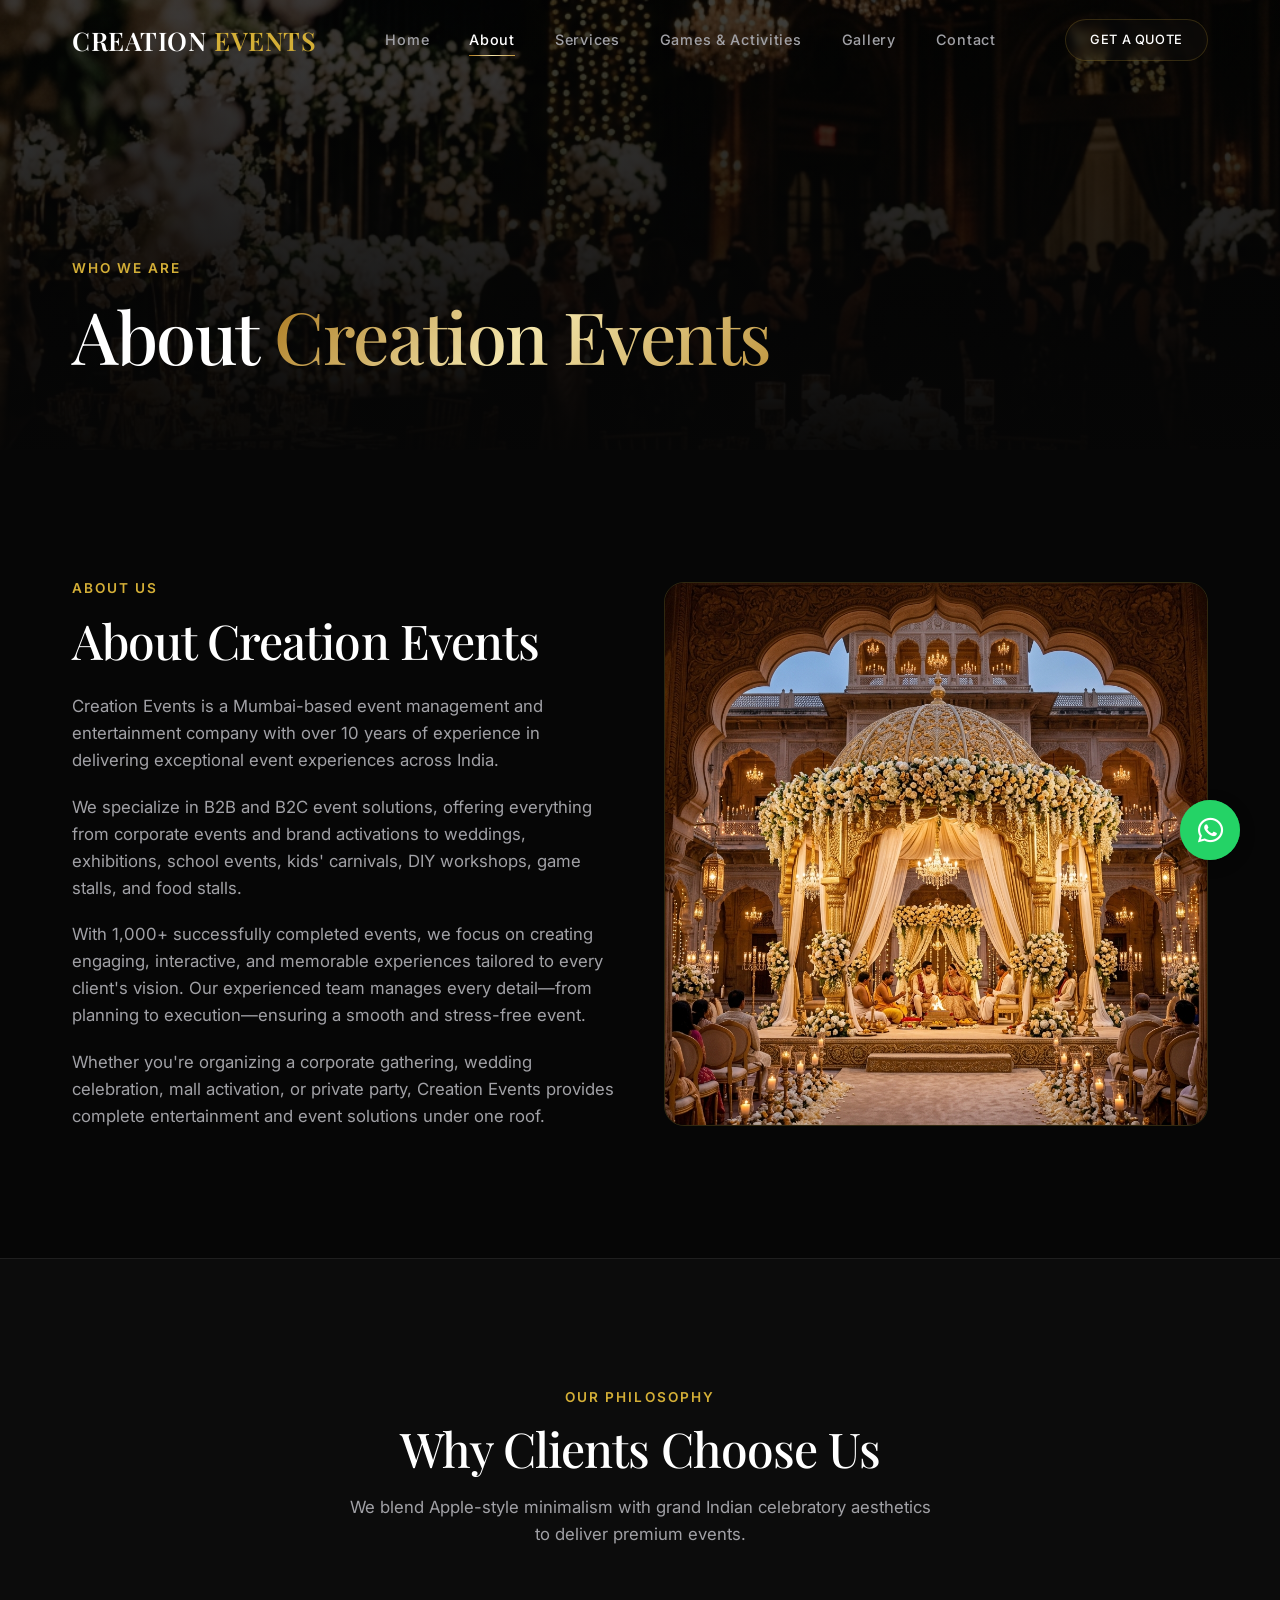
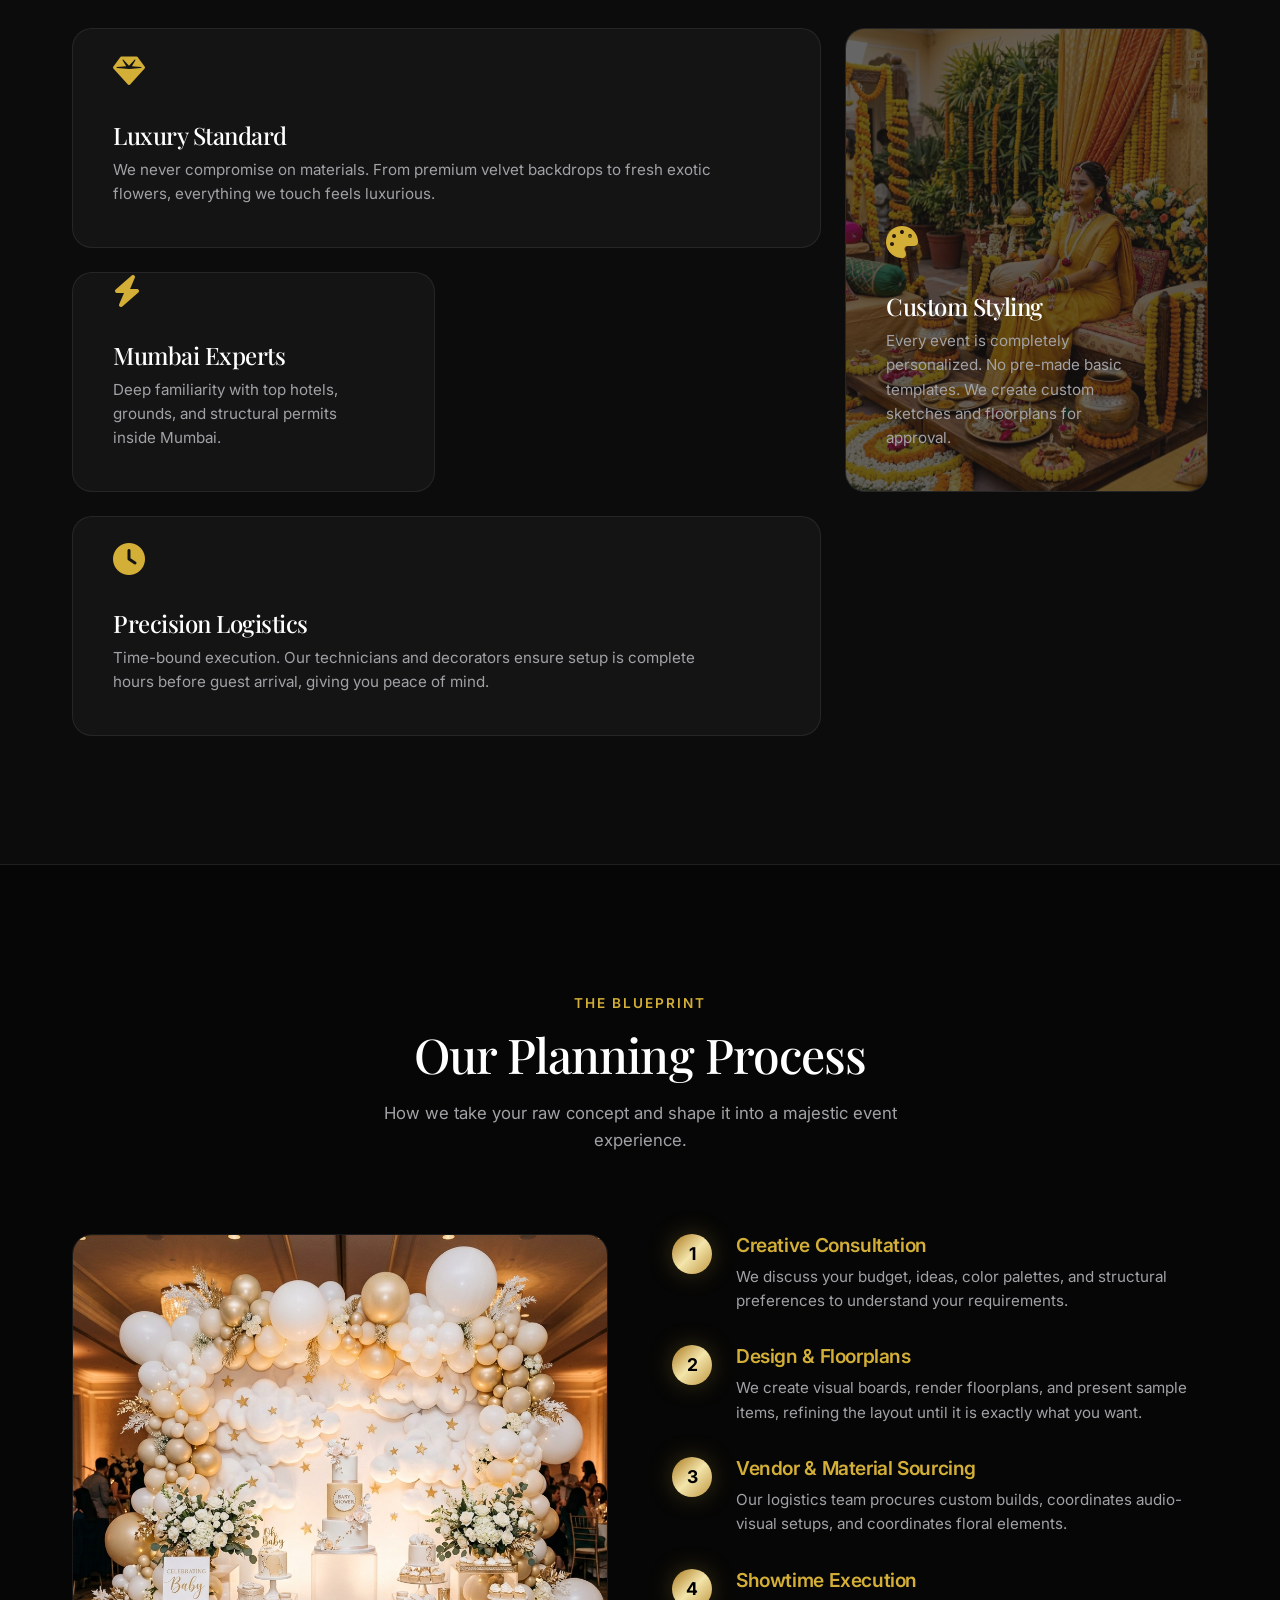
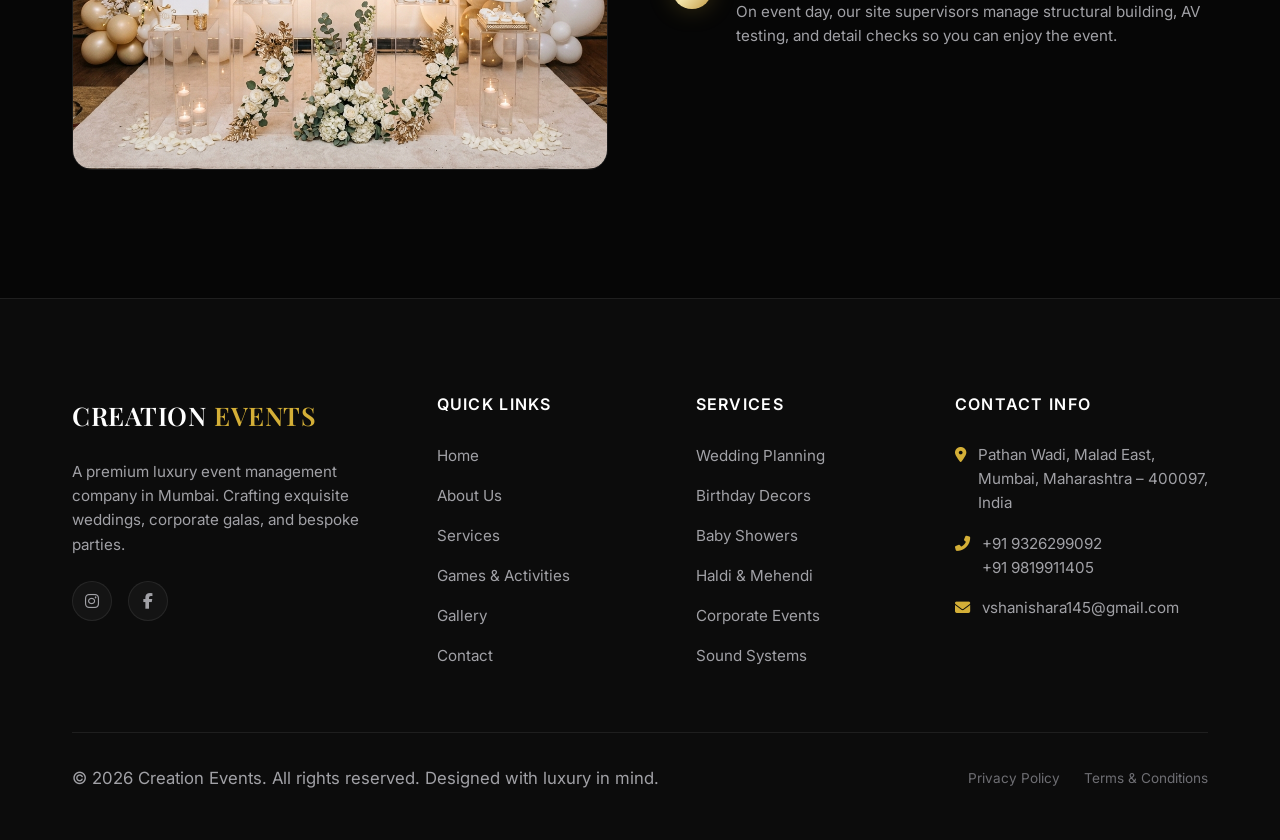
==== commit 33b25e8e: "Redesign Games page, update About page copy, refine styles, and restore frontend forms" ====
--- a/about.html
+++ b/about.html
@@ -1,17 +1,20 @@
 <!DOCTYPE html>
 <html lang="en">
+
 <head>
   <meta charset="UTF-8">
   <meta name="viewport" content="width=device-width, initial-scale=1.0">
   <title>About Us | Creation Events Mumbai</title>
-  <meta name="description" content="Discover the story behind Creation Events. Learn about our luxury event design standards, planning philosophy, and expert team executing high-end events in Mumbai.">
-  
+  <meta name="description"
+    content="Discover the story behind Creation Events. Learn about our luxury event design standards, planning philosophy, and expert team executing high-end events in Mumbai.">
+
   <!-- CSS Stylesheets -->
   <link rel="stylesheet" href="css/style.css">
-  
+
   <!-- FontAwesome for Icons -->
   <link rel="stylesheet" href="https://cdnjs.cloudflare.com/ajax/libs/font-awesome/6.4.0/css/all.min.css">
 </head>
+
 <body>
 
   <!-- Sticky Glass Navbar -->
@@ -30,7 +33,8 @@
           <li><a href="contact.html" class="nav-link">Contact</a></li>
         </ul>
         <div class="nav-cta">
-          <a href="contact.html" class="btn btn-secondary" style="padding: 0.6rem 1.5rem; font-size: 0.8rem;">Get a Quote</a>
+          <a href="contact.html" class="btn btn-secondary" style="padding: 0.6rem 1.5rem; font-size: 0.8rem;">Get a
+            Quote</a>
         </div>
         <div class="mobile-toggle">
           <span></span>
@@ -57,12 +61,22 @@
     <div class="container">
       <div class="grid-2">
         <div class="reveal">
-          <span class="subtitle">Our Beginnings</span>
-          <h2>The Journey of Creation</h2>
-          <p style="margin-top: 1.5rem; margin-bottom: 1.5rem;">Founded in Mumbai in 2016, Creation Events started with a simple idea: that events should not just be organized, but crafted like works of art. From our first intimate birthday setup in Bandra, we have grown into one of Mumbai's most trusted luxury event management agencies.</p>
-          <p>We believe luxury lies in the details. We source the finest materials, collaborate with the most reliable vendors, and bring together specialized designers and technicians to ensure that every wedding mandap, birthday wall, and corporate stage is structurally perfect and visually breathtaking.</p>
-        </div>
-        <div class="reveal delay-200" style="position: relative; border-radius: 20px; overflow: hidden; border: 1px solid var(--border-gold);">
+          <span class="subtitle">About Us</span>
+          <h2>About Creation Events</h2>
+          <p style="margin-top: 1.5rem; margin-bottom: 1.25rem;">Creation Events is a Mumbai-based event management and
+            entertainment company with over 10 years of experience in delivering exceptional event experiences across
+            India.</p>
+          <p style="margin-bottom: 1.25rem;">We specialize in B2B and B2C event solutions, offering everything from
+            corporate events and brand activations to weddings, exhibitions, school events, kids' carnivals, DIY
+            workshops, game stalls, and food stalls.</p>
+          <p style="margin-bottom: 1.25rem;">With 1,000+ successfully completed events, we focus on creating engaging,
+            interactive, and memorable experiences tailored to every client's vision. Our experienced team manages every
+            detail—from planning to execution—ensuring a smooth and stress-free event.</p>
+          <p>Whether you're organizing a corporate gathering, wedding celebration, mall activation, or private party,
+            Creation Events provides complete entertainment and event solutions under one roof.</p>
+        </div>
+        <div class="reveal delay-200"
+          style="position: relative; border-radius: 20px; overflow: hidden; border: 1px solid var(--border-gold);">
           <img src="assets/wedding_event.png" alt="Royal Wedding Mandap Details" style="width: 100%;">
         </div>
       </div>
@@ -70,34 +84,37 @@
   </section>
 
   <!-- Why Choose Us Bento Grid Section -->
-  <section class="why-us section-padding" style="background-color: var(--bg-primary); border-top: 1px solid var(--border-light); border-bottom: 1px solid var(--border-light);">
+  <section class="why-us section-padding"
+    style="background-color: var(--bg-primary); border-top: 1px solid var(--border-light); border-bottom: 1px solid var(--border-light);">
     <div class="container">
       <div class="section-header text-center reveal">
         <span class="subtitle">Our Philosophy</span>
         <h2>Why Clients Choose Us</h2>
         <p>We blend Apple-style minimalism with grand Indian celebratory aesthetics to deliver premium events.</p>
       </div>
-      
+
       <div class="bento-grid">
         <!-- Bento Card 1 (2x1) -->
         <div class="bento-card col-2 reveal">
           <div class="bento-card-content">
             <div class="bento-icon"><i class="fas fa-gem"></i></div>
             <h3>Luxury Standard</h3>
-            <p>We never compromise on materials. From premium velvet backdrops to fresh exotic flowers, everything we touch feels luxurious.</p>
-          </div>
-        </div>
-        
+            <p>We never compromise on materials. From premium velvet backdrops to fresh exotic flowers, everything we
+              touch feels luxurious.</p>
+          </div>
+        </div>
+
         <!-- Bento Card 2 (1x2) -->
         <div class="bento-card row-2 reveal delay-100">
           <img src="assets/haldi_ceremony.png" alt="Detail flower design">
           <div class="bento-card-content">
             <div class="bento-icon"><i class="fas fa-palette"></i></div>
             <h3>Custom Styling</h3>
-            <p>Every event is completely personalized. No pre-made basic templates. We create custom sketches and floorplans for approval.</p>
-          </div>
-        </div>
-        
+            <p>Every event is completely personalized. No pre-made basic templates. We create custom sketches and
+              floorplans for approval.</p>
+          </div>
+        </div>
+
         <!-- Bento Card 3 (1x1) -->
         <div class="bento-card reveal delay-200">
           <div class="bento-card-content">
@@ -106,13 +123,14 @@
             <p>Deep familiarity with top hotels, grounds, and structural permits inside Mumbai.</p>
           </div>
         </div>
-        
+
         <!-- Bento Card 4 (2x1) -->
         <div class="bento-card col-2 reveal delay-300">
           <div class="bento-card-content">
             <div class="bento-icon"><i class="fas fa-clock"></i></div>
             <h3>Precision Logistics</h3>
-            <p>Time-bound execution. Our technicians and decorators ensure setup is complete hours before guest arrival, giving you peace of mind.</p>
+            <p>Time-bound execution. Our technicians and decorators ensure setup is complete hours before guest arrival,
+              giving you peace of mind.</p>
           </div>
         </div>
       </div>
@@ -127,42 +145,63 @@
         <h2>Our Planning Process</h2>
         <p>How we take your raw concept and shape it into a majestic event experience.</p>
       </div>
-      
+
       <div class="grid-2" style="align-items: flex-start; gap: 4rem;">
         <div class="reveal">
-          <img src="assets/baby_shower.png" alt="Concept Design Details" style="border-radius: 20px; border: 1px solid var(--border-light);">
+          <img src="assets/baby_shower.png" alt="Concept Design Details"
+            style="border-radius: 20px; border: 1px solid var(--border-light);">
         </div>
         <div class="reveal delay-200" style="display: flex; flex-direction: column; gap: 2rem;">
           <!-- Process Item 1 -->
           <div style="display: flex; gap: 1.5rem;">
-            <div style="width: 40px; height: 40px; border-radius: 50%; background: var(--gold-gradient); color: #000; font-weight: 700; display: flex; justify-content: center; align-items: center; flex-shrink: 0; font-size: 1.1rem; box-shadow: var(--gold-glow);">1</div>
-            <div>
-              <h3 style="font-family: var(--font-sans); font-size: 1.2rem; font-weight: 600; margin-bottom: 0.5rem; color: var(--gold-primary);">Creative Consultation</h3>
-              <p style="font-size: 0.95rem;">We discuss your budget, ideas, color palettes, and structural preferences to understand your requirements.</p>
+            <div
+              style="width: 40px; height: 40px; border-radius: 50%; background: var(--gold-gradient); color: #000; font-weight: 700; display: flex; justify-content: center; align-items: center; flex-shrink: 0; font-size: 1.1rem; box-shadow: var(--gold-glow);">
+              1</div>
+            <div>
+              <h3
+                style="font-family: var(--font-sans); font-size: 1.2rem; font-weight: 600; margin-bottom: 0.5rem; color: var(--gold-primary);">
+                Creative Consultation</h3>
+              <p style="font-size: 0.95rem;">We discuss your budget, ideas, color palettes, and structural preferences
+                to understand your requirements.</p>
             </div>
           </div>
           <!-- Process Item 2 -->
           <div style="display: flex; gap: 1.5rem;">
-            <div style="width: 40px; height: 40px; border-radius: 50%; background: var(--gold-gradient); color: #000; font-weight: 700; display: flex; justify-content: center; align-items: center; flex-shrink: 0; font-size: 1.1rem; box-shadow: var(--gold-glow);">2</div>
-            <div>
-              <h3 style="font-family: var(--font-sans); font-size: 1.2rem; font-weight: 600; margin-bottom: 0.5rem; color: var(--gold-primary);">Design & Floorplans</h3>
-              <p style="font-size: 0.95rem;">We create visual boards, render floorplans, and present sample items, refining the layout until it is exactly what you want.</p>
+            <div
+              style="width: 40px; height: 40px; border-radius: 50%; background: var(--gold-gradient); color: #000; font-weight: 700; display: flex; justify-content: center; align-items: center; flex-shrink: 0; font-size: 1.1rem; box-shadow: var(--gold-glow);">
+              2</div>
+            <div>
+              <h3
+                style="font-family: var(--font-sans); font-size: 1.2rem; font-weight: 600; margin-bottom: 0.5rem; color: var(--gold-primary);">
+                Design & Floorplans</h3>
+              <p style="font-size: 0.95rem;">We create visual boards, render floorplans, and present sample items,
+                refining the layout until it is exactly what you want.</p>
             </div>
           </div>
           <!-- Process Item 3 -->
           <div style="display: flex; gap: 1.5rem;">
-            <div style="width: 40px; height: 40px; border-radius: 50%; background: var(--gold-gradient); color: #000; font-weight: 700; display: flex; justify-content: center; align-items: center; flex-shrink: 0; font-size: 1.1rem; box-shadow: var(--gold-glow);">3</div>
-            <div>
-              <h3 style="font-family: var(--font-sans); font-size: 1.2rem; font-weight: 600; margin-bottom: 0.5rem; color: var(--gold-primary);">Vendor & Material Sourcing</h3>
-              <p style="font-size: 0.95rem;">Our logistics team procures custom builds, coordinates audio-visual setups, and coordinates floral elements.</p>
+            <div
+              style="width: 40px; height: 40px; border-radius: 50%; background: var(--gold-gradient); color: #000; font-weight: 700; display: flex; justify-content: center; align-items: center; flex-shrink: 0; font-size: 1.1rem; box-shadow: var(--gold-glow);">
+              3</div>
+            <div>
+              <h3
+                style="font-family: var(--font-sans); font-size: 1.2rem; font-weight: 600; margin-bottom: 0.5rem; color: var(--gold-primary);">
+                Vendor & Material Sourcing</h3>
+              <p style="font-size: 0.95rem;">Our logistics team procures custom builds, coordinates audio-visual setups,
+                and coordinates floral elements.</p>
             </div>
           </div>
           <!-- Process Item 4 -->
           <div style="display: flex; gap: 1.5rem;">
-            <div style="width: 40px; height: 40px; border-radius: 50%; background: var(--gold-gradient); color: #000; font-weight: 700; display: flex; justify-content: center; align-items: center; flex-shrink: 0; font-size: 1.1rem; box-shadow: var(--gold-glow);">4</div>
-            <div>
-              <h3 style="font-family: var(--font-sans); font-size: 1.2rem; font-weight: 600; margin-bottom: 0.5rem; color: var(--gold-primary);">Showtime Execution</h3>
-              <p style="font-size: 0.95rem;">On event day, our site supervisors manage structural building, AV testing, and detail checks so you can enjoy the event.</p>
+            <div
+              style="width: 40px; height: 40px; border-radius: 50%; background: var(--gold-gradient); color: #000; font-weight: 700; display: flex; justify-content: center; align-items: center; flex-shrink: 0; font-size: 1.1rem; box-shadow: var(--gold-glow);">
+              4</div>
+            <div>
+              <h3
+                style="font-family: var(--font-sans); font-size: 1.2rem; font-weight: 600; margin-bottom: 0.5rem; color: var(--gold-primary);">
+                Showtime Execution</h3>
+              <p style="font-size: 0.95rem;">On event day, our site supervisors manage structural building, AV testing,
+                and detail checks so you can enjoy the event.</p>
             </div>
           </div>
         </div>
@@ -171,7 +210,8 @@
   </section>
 
   <!-- Floating WhatsApp Widget -->
-  <a href="https://wa.me/919999999999?text=Hi%20Creation%20Events,%20I%20would%20like%20to%20inquire%20about%20booking%20an%20event." target="_blank" class="whatsapp-float" aria-label="Chat on WhatsApp">
+  <a href="https://wa.me/919326299092?text=Hello%20Creation%20Events,%20I%20would%20like%20to%20book%20an%20event."
+    target="_blank" rel="noopener noreferrer" class="whatsapp-float" aria-label="Chat on WhatsApp">
     <i class="fab fa-whatsapp"></i>
   </a>
 
@@ -183,12 +223,13 @@
           <a href="index.html" class="logo footer-logo">
             CREATION <span class="logo-gold">EVENTS</span>
           </a>
-          <p class="footer-desc">A premium luxury event management company in Mumbai. Crafting exquisite weddings, corporate galas, and bespoke parties.</p>
+          <p class="footer-desc">A premium luxury event management company in Mumbai. Crafting exquisite weddings,
+            corporate galas, and bespoke parties.</p>
           <div class="footer-socials">
-            <a href="#" class="social-icon" aria-label="Instagram"><i class="fab fa-instagram"></i></a>
-            <a href="#" class="social-icon" aria-label="Facebook"><i class="fab fa-facebook-f"></i></a>
-            <a href="#" class="social-icon" aria-label="Pinterest"><i class="fab fa-pinterest-p"></i></a>
-            <a href="#" class="social-icon" aria-label="LinkedIn"><i class="fab fa-linkedin-in"></i></a>
+            <a href="https://instagram.com/creation.events" target="_blank" rel="noopener noreferrer"
+              class="social-icon" aria-label="Instagram"><i class="fab fa-instagram"></i></a>
+            <a href="https://facebook.com/creation.events" target="_blank" rel="noopener noreferrer" class="social-icon"
+              aria-label="Facebook"><i class="fab fa-facebook-f"></i></a>
           </div>
         </div>
         <div class="footer-col">
@@ -218,15 +259,18 @@
           <ul class="footer-contact-info">
             <li>
               <span><i class="fas fa-map-marker-alt"></i></span>
-              Office 402, Luxury Heights, Link Road, Andheri West, Mumbai - 400053
+              Pathan Wadi, Malad East, Mumbai, Maharashtra – 400097, India
             </li>
             <li>
               <span><i class="fas fa-phone-alt"></i></span>
-              <a href="tel:+919999999999">+91 99999 99999</a>
+              <div>
+                <a href="tel:+919326299092">+91 9326299092</a><br>
+                <a href="tel:+919819911405">+91 9819911405</a>
+              </div>
             </li>
             <li>
               <span><i class="fas fa-envelope"></i></span>
-              <a href="mailto:info@creationevents.in">info@creationevents.in</a>
+              <a href="mailto:vshanishara145@gmail.com">vshanishara145@gmail.com</a>
             </li>
           </ul>
         </div>
@@ -244,4 +288,5 @@
   <!-- JavaScript File -->
   <script src="js/main.js"></script>
 </body>
-</html>
+
+</html>
--- a/css/style.css
+++ b/css/style.css
@@ -6,33 +6,35 @@
   --bg-primary: #0C0C0C;
   --bg-secondary: #141414;
   --bg-card: #1C1C1E;
-  
+
   --gold-primary: #D4AF37;
   --gold-light: #F3E5AB;
   --gold-dark: #AA771C;
   --gold-gradient: linear-gradient(135deg, #AA771C 0%, #F3E5AB 50%, #BF953F 100%);
   --gold-glow: 0 0 25px rgba(212, 175, 55, 0.25);
-  
+
   --text-primary: #FFFFFF;
   --text-secondary: #A1A1A6;
   --text-muted: #6E6E73;
-  
+
   --font-serif: 'Playfair Display', Georgia, serif;
   --font-sans: 'Inter', -apple-system, BlinkMacSystemFont, "Segoe UI", Roboto, sans-serif;
-  
+
   --border-gold: rgba(212, 175, 55, 0.2);
   --border-light: rgba(255, 255, 255, 0.08);
   --glass-bg: rgba(12, 12, 12, 0.75);
   --glass-blur: blur(20px);
-  
+
   --transition-apple: all 0.5s cubic-bezier(0.16, 1, 0.3, 1);
   --transition-fast: all 0.25s ease;
-  
+
   --container-max: 1200px;
 }
 
 /* --- RESET & GLOBAL STYLES --- */
-*, *::before, *::after {
+*,
+*::before,
+*::after {
   box-sizing: border-box;
   margin: 0;
   padding: 0;
@@ -66,7 +68,10 @@
   height: auto;
 }
 
-button, input, textarea, select {
+button,
+input,
+textarea,
+select {
   font-family: inherit;
   background: none;
   border: none;
@@ -74,7 +79,12 @@
 }
 
 /* --- TYPOGRAPHY --- */
-h1, h2, h3, h4, h5, h6 {
+h1,
+h2,
+h3,
+h4,
+h5,
+h6 {
   font-family: var(--font-serif);
   font-weight: 500;
   line-height: 1.2;
@@ -166,6 +176,27 @@
   position: relative;
   overflow: hidden;
   transition: var(--transition-apple);
+  z-index: 1;
+}
+
+.btn::before {
+  content: '';
+  position: absolute;
+  top: 0;
+  left: -100%;
+  width: 50%;
+  height: 100%;
+  background: linear-gradient(to right,
+      rgba(255, 255, 255, 0) 0%,
+      rgba(255, 255, 255, 0.25) 50%,
+      rgba(255, 255, 255, 0) 100%);
+  transform: skewX(-25deg);
+  transition: 0.75s;
+  z-index: -1;
+}
+
+.btn:hover::before {
+  left: 125%;
 }
 
 .btn-primary {
@@ -253,7 +284,8 @@
   padding: 0.5rem 0;
 }
 
-.nav-link:hover, .nav-link.active {
+.nav-link:hover,
+.nav-link.active {
   color: var(--text-primary);
 }
 
@@ -268,7 +300,8 @@
   transition: var(--transition-apple);
 }
 
-.nav-link:hover::after, .nav-link.active::after {
+.nav-link:hover::after,
+.nav-link.active::after {
   width: 100%;
 }
 
@@ -331,7 +364,7 @@
   left: 0;
   width: 100%;
   height: 100%;
-  background: radial-gradient(circle at center, rgba(0,0,0,0.1) 0%, rgba(6,6,6,0.95) 85%);
+  background: radial-gradient(circle at center, rgba(0, 0, 0, 0.1) 0%, rgba(6, 6, 6, 0.95) 85%);
   z-index: 2;
 }
 
@@ -359,8 +392,13 @@
 }
 
 @keyframes kenBurns {
-  0% { transform: scale(1); }
-  100% { transform: scale(1.12); }
+  0% {
+    transform: scale(1);
+  }
+
+  100% {
+    transform: scale(1.12);
+  }
 }
 
 /* --- HERO BANNERS (OTHER PAGES) --- */
@@ -630,7 +668,7 @@
 
 /* --- TESTIMONIALS SLIDER --- */
 .testimonials-section {
-  background: radial-gradient(circle at top right, rgba(212,175,55,0.05) 0%, rgba(6,6,6,0) 60%);
+  background: radial-gradient(circle at top right, rgba(212, 175, 55, 0.05) 0%, rgba(6, 6, 6, 0) 60%);
 }
 
 .testimonial-container {
@@ -742,7 +780,8 @@
   transition: var(--transition-apple);
 }
 
-.faq-icon::before, .faq-icon::after {
+.faq-icon::before,
+.faq-icon::after {
   content: '';
   position: absolute;
   background-color: var(--text-primary);
@@ -767,7 +806,8 @@
   transform: rotate(135deg);
 }
 
-.faq-item.active .faq-icon::before, .faq-item.active .faq-icon::after {
+.faq-item.active .faq-icon::before,
+.faq-item.active .faq-icon::after {
   background-color: var(--gold-primary);
 }
 
@@ -804,7 +844,8 @@
   transition: var(--transition-fast);
 }
 
-.filter-btn:hover, .filter-btn.active {
+.filter-btn:hover,
+.filter-btn.active {
   border-color: var(--gold-primary);
   background-color: rgba(212, 175, 55, 0.05);
   color: var(--gold-primary);
@@ -839,7 +880,7 @@
   left: 0;
   width: 100%;
   height: 100%;
-  background: linear-gradient(180deg, rgba(0,0,0,0) 40%, rgba(0,0,0,0.85) 100%);
+  background: linear-gradient(180deg, rgba(0, 0, 0, 0) 40%, rgba(0, 0, 0, 0.85) 100%);
   display: flex;
   flex-direction: column;
   justify-content: flex-end;
@@ -863,7 +904,7 @@
 .gallery-item:hover {
   transform: scale(1.02);
   border-color: var(--border-gold);
-  box-shadow: 0 10px 25px rgba(0,0,0,0.4);
+  box-shadow: 0 10px 25px rgba(0, 0, 0, 0.4);
 }
 
 .gallery-item:hover img {
@@ -911,7 +952,7 @@
   max-width: 100%;
   max-height: 70vh;
   border-radius: 8px;
-  box-shadow: 0 15px 40px rgba(0,0,0,0.6);
+  box-shadow: 0 15px 40px rgba(0, 0, 0, 0.6);
   border: 1px solid var(--border-light);
   transform: scale(0.95);
   transition: transform 0.4s cubic-bezier(0.16, 1, 0.3, 1);
@@ -984,7 +1025,8 @@
   margin-bottom: 0.4rem;
 }
 
-.info-details p, .info-details a {
+.info-details p,
+.info-details a {
   color: var(--text-primary);
   font-size: 1.1rem;
 }
@@ -1072,7 +1114,7 @@
   flex-direction: column;
   justify-content: center;
   align-items: center;
-  background: linear-gradient(rgba(6, 6, 6, 0.7), rgba(6, 6, 6, 0.7)), radial-gradient(circle, rgba(212,175,55,0.05) 0%, rgba(0,0,0,0) 80%);
+  background: linear-gradient(rgba(6, 6, 6, 0.7), rgba(6, 6, 6, 0.7)), radial-gradient(circle, rgba(212, 175, 55, 0.05) 0%, rgba(0, 0, 0, 0) 80%);
   color: var(--text-secondary);
   text-align: center;
 }
@@ -1102,7 +1144,7 @@
   justify-content: center;
   align-items: center;
   font-size: 1.8rem;
-  box-shadow: 0 4px 15px rgba(0,0,0,0.3);
+  box-shadow: 0 4px 15px rgba(0, 0, 0, 0.3);
   z-index: 999;
   transition: var(--transition-apple);
 }
@@ -1121,7 +1163,7 @@
 
 .whatsapp-float:hover {
   transform: scale(1.1);
-  box-shadow: 0 6px 20px rgba(0,0,0,0.4);
+  box-shadow: 0 6px 20px rgba(0, 0, 0, 0.4);
 }
 
 @keyframes pulseWhatsapp {
@@ -1129,6 +1171,7 @@
     transform: scale(1);
     opacity: 0.5;
   }
+
   100% {
     transform: scale(1.4);
     opacity: 0;
@@ -1263,10 +1306,398 @@
   transform: translateY(0);
 }
 
-.delay-100 { transition-delay: 0.1s; }
-.delay-200 { transition-delay: 0.2s; }
-.delay-300 { transition-delay: 0.3s; }
-.delay-400 { transition-delay: 0.4s; }
+.delay-100 {
+  transition-delay: 0.1s;
+}
+
+.delay-200 {
+  transition-delay: 0.2s;
+}
+
+.delay-300 {
+  transition-delay: 0.3s;
+}
+
+.delay-400 {
+  transition-delay: 0.4s;
+}
+
+/* --- PREMIUM CONTACT CARDS --- */
+.contact-cards-grid {
+  display: grid;
+  grid-template-columns: repeat(2, 1fr);
+  gap: 1.5rem;
+  margin-top: 2rem;
+}
+
+.contact-card {
+  background: var(--bg-secondary);
+  border: 1px solid var(--border-light);
+  border-radius: 16px;
+  padding: 1.75rem;
+  display: flex;
+  flex-direction: column;
+  gap: 1.25rem;
+  position: relative;
+  overflow: hidden;
+  transition: var(--transition-apple);
+}
+
+.contact-card::before {
+  content: '';
+  position: absolute;
+  top: 0;
+  left: 0;
+  width: 100%;
+  height: 100%;
+  background: linear-gradient(135deg, rgba(212, 175, 55, 0.03) 0%, rgba(255, 255, 255, 0) 100%);
+  pointer-events: none;
+}
+
+.contact-card:hover {
+  transform: translateY(-5px);
+  border-color: var(--border-gold);
+  box-shadow: 0 10px 25px rgba(0, 0, 0, 0.4), 0 0 20px rgba(212, 175, 55, 0.05);
+}
+
+.contact-card.full-width {
+  grid-column: span 2;
+}
+
+.contact-card-icon {
+  width: 50px;
+  height: 50px;
+  border-radius: 50%;
+  background-color: rgba(212, 175, 55, 0.08);
+  border: 1px solid var(--border-gold);
+  display: flex;
+  justify-content: center;
+  align-items: center;
+  color: var(--gold-primary);
+  font-size: 1.3rem;
+}
+
+.contact-card h3 {
+  font-family: var(--font-sans);
+  font-size: 1.15rem;
+  font-weight: 600;
+  color: var(--text-primary);
+  margin: 0;
+}
+
+.contact-card p {
+  font-size: 0.95rem;
+  color: var(--text-secondary);
+  margin: 0;
+  line-height: 1.6;
+  flex-grow: 1;
+}
+
+.contact-card-actions {
+  display: flex;
+  flex-direction: column;
+  gap: 0.75rem;
+  margin-top: auto;
+}
+
+.contact-card-btn {
+  width: 100%;
+  padding: 0.75rem 1.25rem;
+  font-size: 0.8rem;
+  font-weight: 600;
+  text-align: center;
+  text-transform: uppercase;
+  letter-spacing: 0.05em;
+  border-radius: 30px;
+  display: inline-flex;
+  justify-content: center;
+  align-items: center;
+  gap: 0.5rem;
+  cursor: pointer;
+  transition: var(--transition-apple);
+  z-index: 1;
+  position: relative;
+  overflow: hidden;
+}
+
+.contact-card-btn.primary {
+  background: var(--gold-gradient);
+  color: #000;
+}
+
+.contact-card-btn.primary:hover {
+  transform: translateY(-2px);
+  box-shadow: var(--gold-glow);
+}
+
+.contact-card-btn.secondary {
+  border: 1px solid var(--border-gold);
+  color: var(--text-primary);
+  background: rgba(255, 255, 255, 0.02);
+}
+
+.contact-card-btn.secondary:hover {
+  background: rgba(212, 175, 55, 0.08);
+  border-color: var(--gold-primary);
+  transform: translateY(-2px);
+}
+
+@media (max-width: 600px) {
+  .contact-cards-grid {
+    grid-template-columns: 1fr;
+  }
+
+  .contact-card.full-width {
+    grid-column: span 1;
+  }
+}
+
+/* --- PREMIUM GAMES & ACTIVITIES PAGE --- */
+.search-filter-section {
+  background: rgba(28, 28, 30, 0.4);
+  border: 1px solid var(--border-light);
+  backdrop-filter: var(--glass-blur);
+  -webkit-backdrop-filter: var(--glass-blur);
+  border-radius: 24px;
+  padding: 2.5rem;
+  margin-bottom: 4rem;
+  display: flex;
+  flex-direction: column;
+  gap: 2rem;
+  align-items: center;
+  position: relative;
+  overflow: hidden;
+}
+
+.search-filter-section::before {
+  content: '';
+  position: absolute;
+  top: 0;
+  left: 0;
+  width: 100%;
+  height: 100%;
+  background: linear-gradient(135deg, rgba(212, 175, 55, 0.02) 0%, rgba(255, 255, 255, 0) 100%);
+  pointer-events: none;
+}
+
+.search-bar-wrapper {
+  position: relative;
+  width: 100%;
+  max-width: 600px;
+}
+
+.search-bar-wrapper i {
+  position: absolute;
+  left: 1.25rem;
+  top: 50%;
+  transform: translateY(-50%);
+  color: var(--gold-primary);
+  font-size: 1.1rem;
+}
+
+.search-input {
+  width: 100%;
+  background: rgba(6, 6, 6, 0.8);
+  border: 1px solid var(--border-light);
+  border-radius: 50px;
+  padding: 1.1rem 1.5rem 1.1rem 3.25rem;
+  font-size: 1rem;
+  color: var(--text-primary);
+  transition: var(--transition-apple);
+}
+
+.search-input:focus {
+  outline: none;
+  border-color: var(--gold-primary);
+  box-shadow: 0 0 15px rgba(212, 175, 55, 0.15);
+  background: rgba(6, 6, 6, 0.95);
+}
+
+.category-tabs {
+  display: flex;
+  gap: 1rem;
+  flex-wrap: wrap;
+  justify-content: center;
+}
+
+.category-tab {
+  padding: 0.75rem 1.75rem;
+  font-size: 0.85rem;
+  font-weight: 600;
+  text-transform: uppercase;
+  letter-spacing: 0.05em;
+  border-radius: 50px;
+  border: 1px solid var(--border-light);
+  background: rgba(255, 255, 255, 0.02);
+  cursor: pointer;
+  transition: var(--transition-apple);
+}
+
+.category-tab:hover,
+.category-tab.active {
+  border-color: var(--gold-primary);
+  background: var(--gold-gradient);
+  color: #000;
+  box-shadow: var(--gold-glow);
+}
+
+.stalls-section {
+  margin-bottom: 5rem;
+}
+
+.stalls-section.hidden {
+  display: none;
+}
+
+.stalls-section-header {
+  border-left: 3px solid var(--gold-primary);
+  padding-left: 1.25rem;
+  margin-bottom: 2.5rem;
+}
+
+.stalls-section-header h2 {
+  font-family: var(--font-serif);
+  font-size: 2.2rem;
+  color: var(--text-primary);
+  margin-bottom: 0.25rem;
+}
+
+.stalls-section-header span {
+  font-size: 0.9rem;
+  color: var(--gold-primary);
+  text-transform: uppercase;
+  letter-spacing: 0.1em;
+  font-weight: 600;
+}
+
+.stalls-grid {
+  display: grid;
+  grid-template-columns: repeat(4, 1fr);
+  gap: 1.5rem;
+}
+
+.stall-card {
+  background: var(--bg-secondary);
+  border: 1px solid var(--border-light);
+  border-radius: 16px;
+  padding: 1.75rem;
+  display: flex;
+  flex-direction: column;
+  gap: 1.25rem;
+  transition: var(--transition-apple);
+  position: relative;
+  overflow: hidden;
+  height: 100%;
+}
+
+.stall-card::before {
+  content: '';
+  position: absolute;
+  top: 0;
+  left: 0;
+  width: 100%;
+  height: 100%;
+  background: linear-gradient(135deg, rgba(212, 175, 55, 0.02) 0%, rgba(255, 255, 255, 0) 100%);
+  pointer-events: none;
+}
+
+.stall-card:hover {
+  transform: translateY(-5px);
+  border-color: var(--border-gold);
+  box-shadow: 0 10px 25px rgba(0, 0, 0, 0.4), 0 0 20px rgba(212, 175, 55, 0.05);
+}
+
+.stall-card-header {
+  display: flex;
+  justify-content: space-between;
+  align-items: center;
+}
+
+.stall-card-index {
+  font-size: 0.85rem;
+  color: var(--text-muted);
+  font-weight: 700;
+  font-family: var(--font-sans);
+}
+
+.stall-card-icon {
+  width: 40px;
+  height: 40px;
+  border-radius: 50%;
+  background: rgba(212, 175, 55, 0.08);
+  border: 1px solid var(--border-gold);
+  display: flex;
+  justify-content: center;
+  align-items: center;
+  color: var(--gold-primary);
+  font-size: 1rem;
+}
+
+.stall-card h3 {
+  font-family: var(--font-sans);
+  font-size: 1.1rem;
+  font-weight: 600;
+  color: var(--text-primary);
+  margin: 0;
+  line-height: 1.4;
+}
+
+.no-results {
+  text-align: center;
+  padding: 4rem 2rem;
+  background: var(--bg-secondary);
+  border: 1px solid var(--border-light);
+  border-radius: 20px;
+  display: none;
+  width: 100%;
+}
+
+.no-results.visible {
+  display: block;
+}
+
+.no-results i {
+  font-size: 3rem;
+  color: var(--text-muted);
+  margin-bottom: 1.5rem;
+}
+
+.no-results h3 {
+  font-size: 1.5rem;
+  color: var(--text-primary);
+  margin-bottom: 0.5rem;
+}
+
+.no-results p {
+  color: var(--text-secondary);
+}
+
+@media (max-width: 1200px) {
+  .stalls-grid {
+    grid-template-columns: repeat(3, 1fr);
+  }
+}
+
+@media (max-width: 900px) {
+  .stalls-grid {
+    grid-template-columns: repeat(2, 1fr);
+  }
+
+  .search-filter-section {
+    padding: 1.75rem;
+  }
+}
+
+@media (max-width: 600px) {
+  .stalls-grid {
+    grid-template-columns: 1fr;
+  }
+
+  .category-tab {
+    padding: 0.6rem 1.25rem;
+    font-size: 0.75rem;
+  }
+}
 
 /* --- RESPONSIVE MEDIA QUERIES --- */
 @media (max-width: 1024px) {
@@ -1274,20 +1705,20 @@
     grid-template-columns: repeat(2, 1fr);
     gap: 2rem;
   }
-  
+
   .bento-grid {
     grid-template-columns: repeat(2, 1fr);
   }
-  
+
   .bento-card.col-2 {
     grid-column: span 1;
   }
-  
+
   .footer-grid {
     grid-template-columns: repeat(2, 1fr);
     gap: 2.5rem;
   }
-  
+
   .stats-grid {
     grid-template-columns: repeat(2, 1fr);
     gap: 3rem;
@@ -1298,28 +1729,29 @@
   .section-padding {
     padding: 5rem 0;
   }
-  
+
   .grid-2 {
     grid-template-columns: 1fr;
     gap: 2.5rem;
   }
-  
+
   .navbar {
     height: 70px;
   }
-  
+
   .header.scrolled .navbar {
     height: 65px;
   }
-  
+
   .nav-cta {
-    display: none; /* Hide on mobile to simplify nav */
-  }
-  
+    display: none;
+    /* Hide on mobile to simplify nav */
+  }
+
   .mobile-toggle {
     display: flex;
   }
-  
+
   .nav-menu {
     position: fixed;
     top: 70px;
@@ -1336,53 +1768,53 @@
     z-index: 999;
     border-top: 1px solid var(--border-light);
   }
-  
+
   .nav-menu.active {
     transform: translateX(0);
   }
-  
+
   .header.scrolled .nav-menu {
     top: 65px;
     height: calc(100vh - 65px);
   }
-  
+
   .mobile-toggle.active span:nth-child(1) {
     transform: translateY(9px) rotate(45deg);
   }
-  
+
   .mobile-toggle.active span:nth-child(2) {
     opacity: 0;
   }
-  
+
   .mobile-toggle.active span:nth-child(3) {
     transform: translateY(-9px) rotate(-45deg);
   }
-  
+
   .hero {
     align-items: center;
     text-align: center;
   }
-  
+
   .hero-content {
     margin: 0 auto;
   }
-  
+
   .hero-btns {
     justify-content: center;
     flex-direction: column;
     gap: 1rem;
   }
-  
+
   .contact-container {
     grid-template-columns: 1fr;
     gap: 3.5rem;
   }
-  
+
   .form-row {
     grid-template-columns: 1fr;
     gap: 0;
   }
-  
+
   .gallery-grid {
     grid-template-columns: repeat(2, 1fr);
   }
@@ -1392,46 +1824,46 @@
   html {
     font-size: 15px;
   }
-  
+
   .container {
     padding: 0 1.25rem;
   }
-  
+
   .grid-3 {
     grid-template-columns: 1fr;
   }
-  
+
   .bento-grid {
     grid-template-columns: 1fr;
     grid-auto-rows: auto;
   }
-  
+
   .bento-card.row-2 {
     grid-row: span 1;
   }
-  
+
   .bento-card {
     min-height: 200px;
     padding: 2rem;
   }
-  
+
   .stats-grid {
     grid-template-columns: 1fr;
     gap: 2rem;
   }
-  
+
   .gallery-grid {
     grid-template-columns: 1fr;
   }
-  
+
   .footer-grid {
     grid-template-columns: 1fr;
   }
-  
+
   .contact-form-wrapper {
     padding: 1.5rem;
   }
-  
+
   .whatsapp-float {
     bottom: 1.5rem;
     right: 1.5rem;
@@ -1439,4 +1871,4 @@
     height: 50px;
     font-size: 1.5rem;
   }
-}
+}
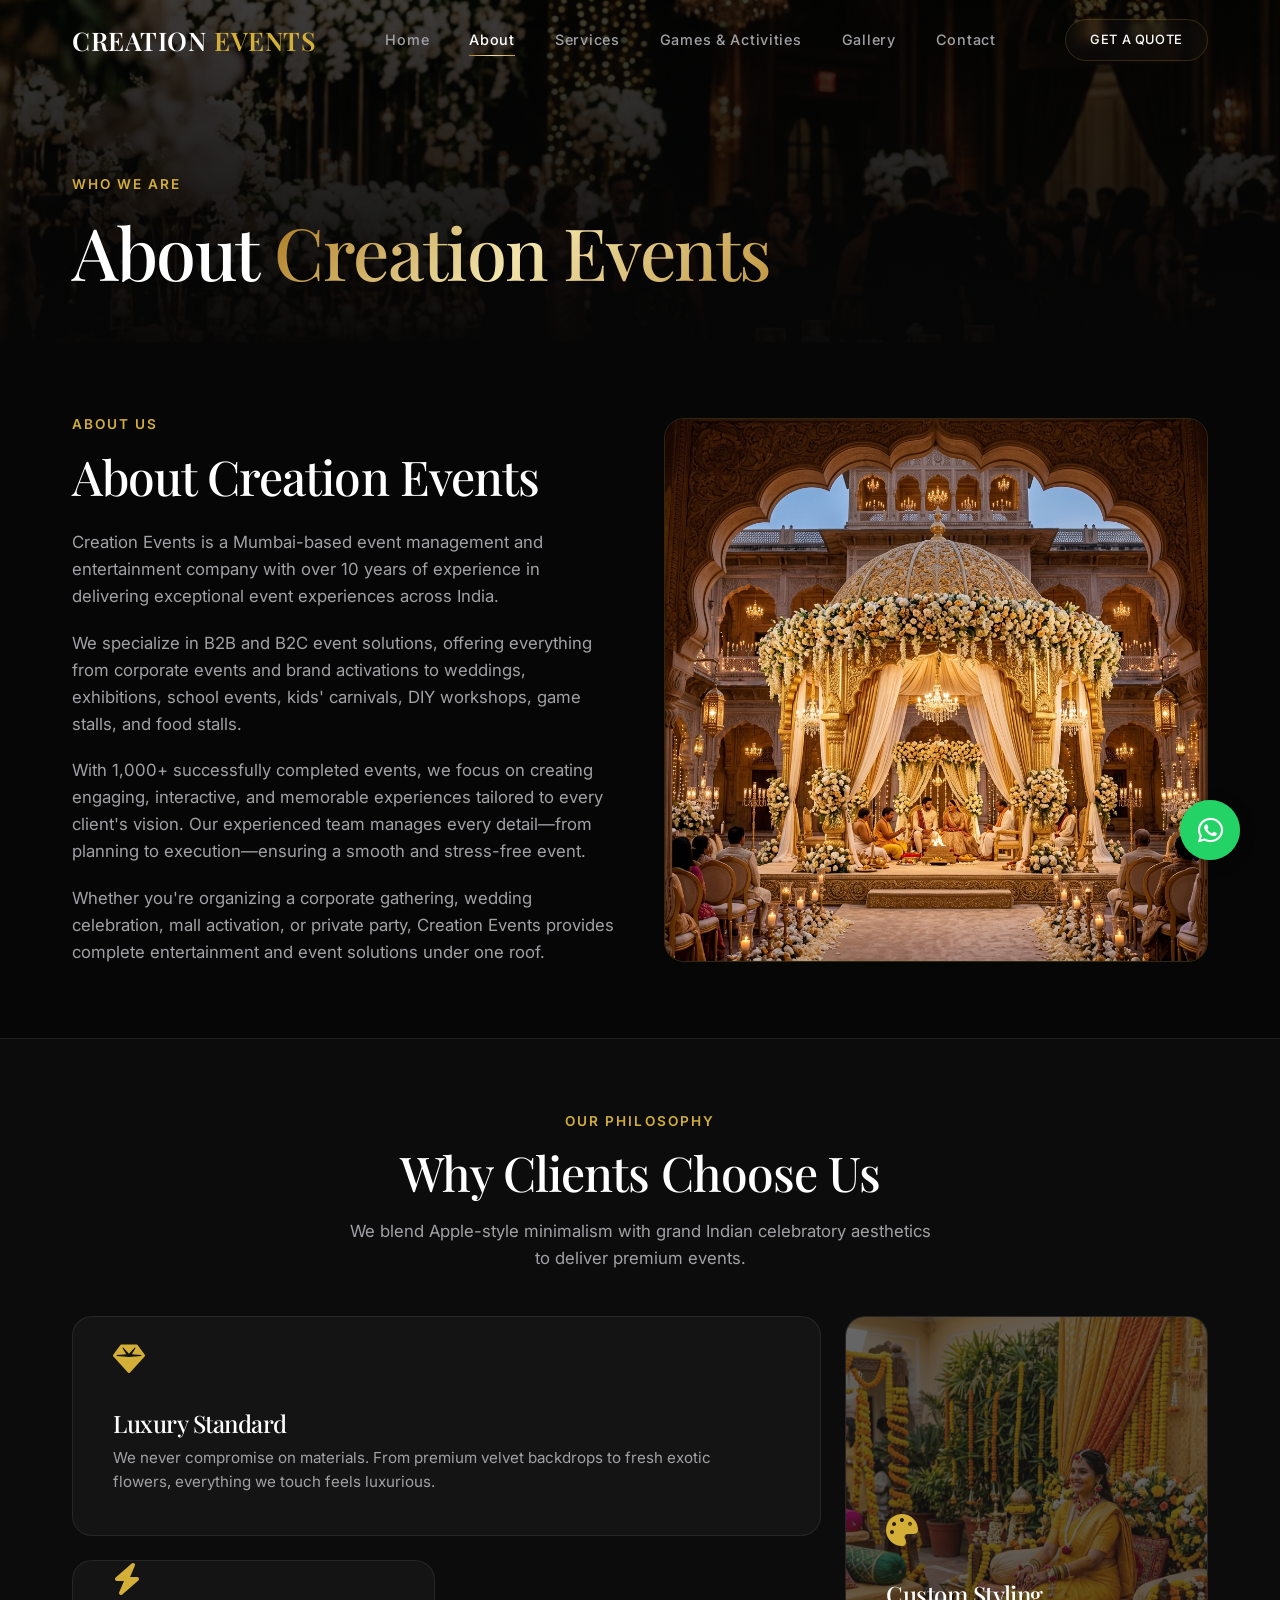
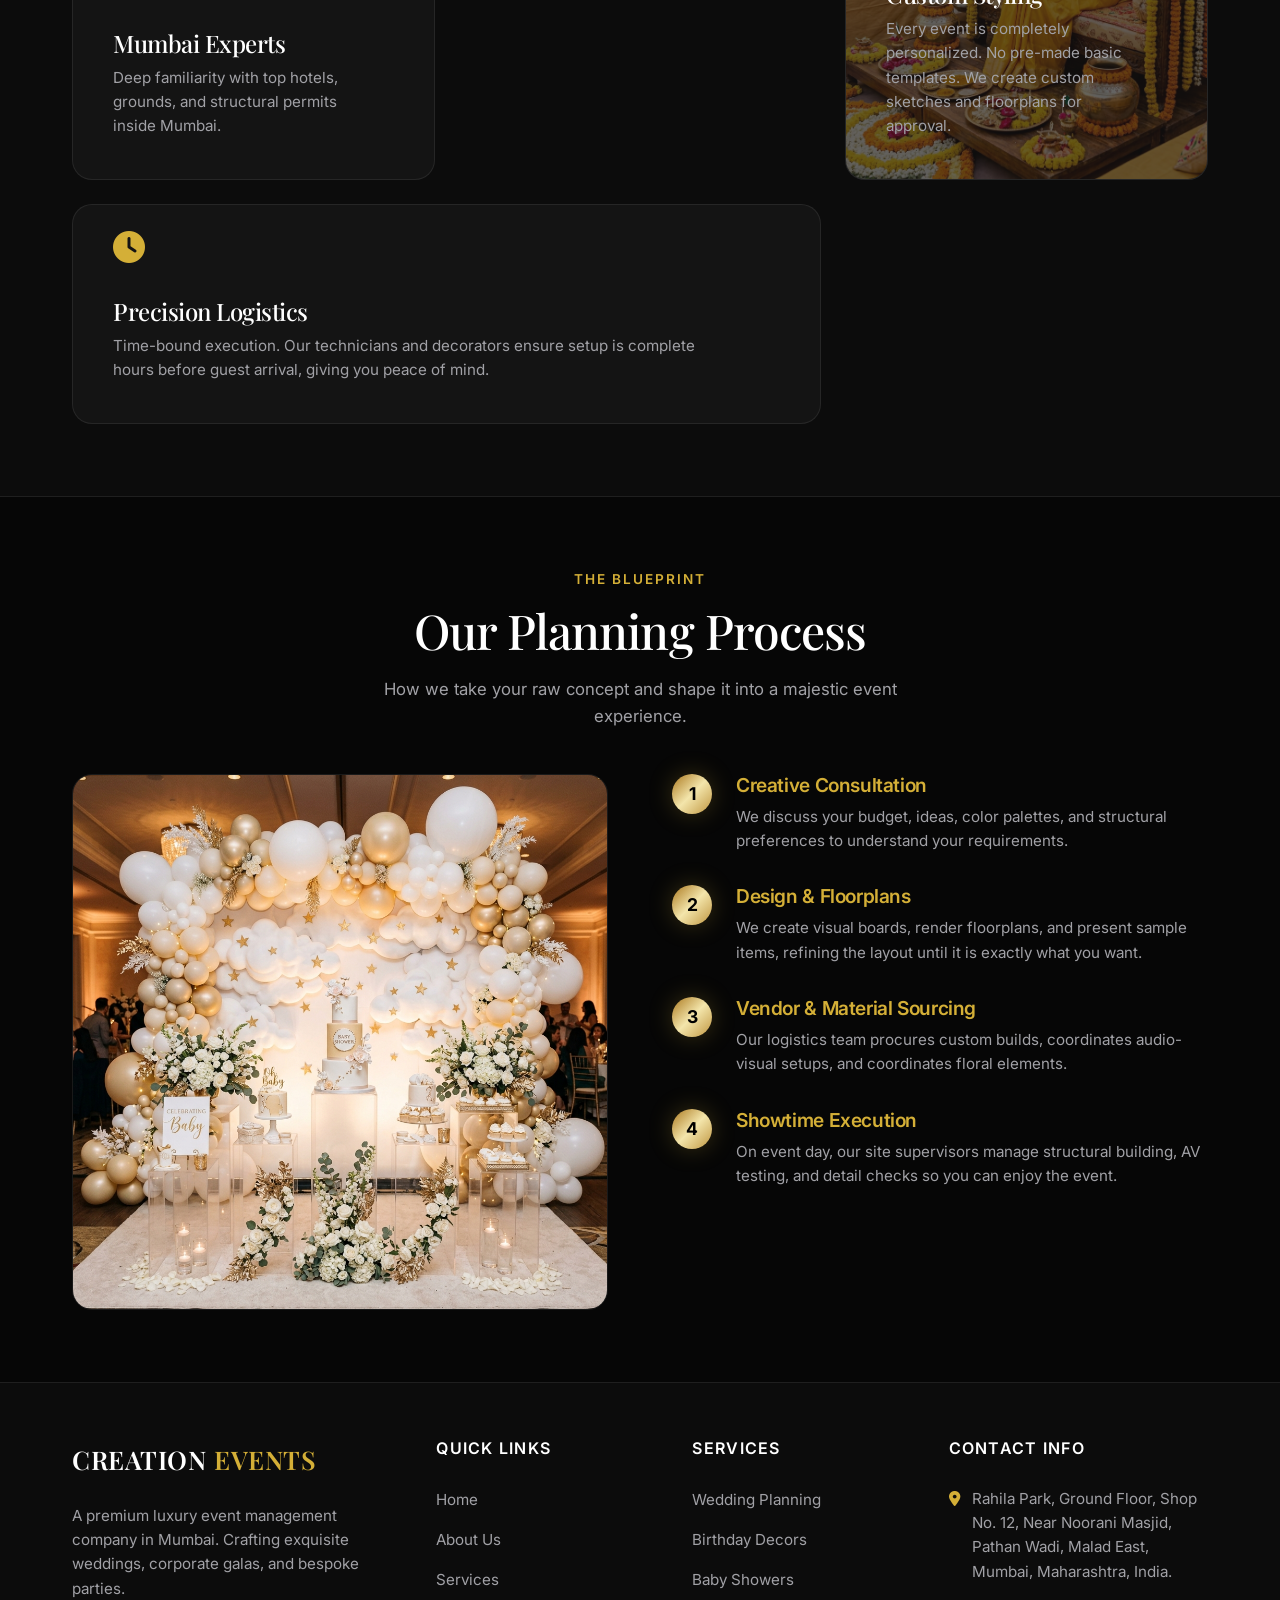
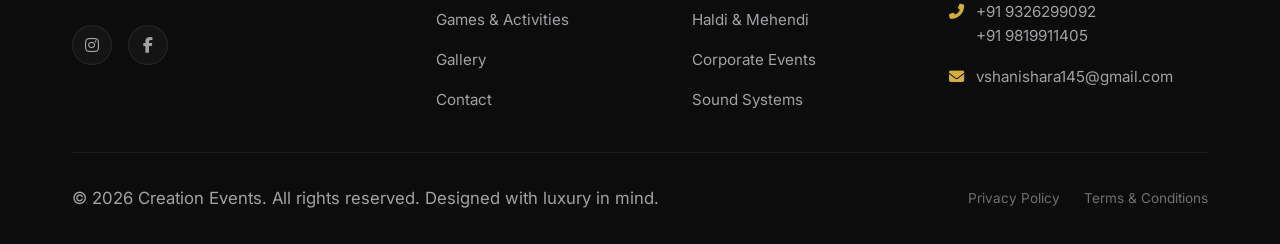
==== commit 37d2bbb8: "h" ====
--- a/about.html
+++ b/about.html
@@ -259,7 +259,8 @@
           <ul class="footer-contact-info">
             <li>
               <span><i class="fas fa-map-marker-alt"></i></span>
-              Pathan Wadi, Malad East, Mumbai, Maharashtra – 400097, India
+              Rahila Park, Ground Floor, Shop No. 12, Near Noorani Masjid, Pathan Wadi, Malad East, Mumbai, Maharashtra,
+              India.
             </li>
             <li>
               <span><i class="fas fa-phone-alt"></i></span>
--- a/css/style.css
+++ b/css/style.css
@@ -135,7 +135,7 @@
 }
 
 .section-padding {
-  padding: 8rem 0;
+  padding: 4.5rem 0;
 }
 
 .text-center {
@@ -403,12 +403,12 @@
 
 /* --- HERO BANNERS (OTHER PAGES) --- */
 .page-hero {
-  height: 50vh;
-  min-height: 350px;
+  height: 38vh;
+  min-height: 270px;
   position: relative;
   display: flex;
   align-items: flex-end;
-  padding-bottom: 4rem;
+  padding-bottom: 2.5rem;
   overflow: hidden;
 }
 
@@ -446,7 +446,7 @@
 
 /* --- CARDS & SERVICES --- */
 .section-header {
-  margin-bottom: 5rem;
+  margin-bottom: 2.75rem;
 }
 
 .section-header h2 {
@@ -569,7 +569,7 @@
   background-color: var(--bg-secondary);
   border-top: 1px solid var(--border-light);
   border-bottom: 1px solid var(--border-light);
-  padding: 6rem 0;
+  padding: 3.5rem 0;
 }
 
 .stats-grid {
@@ -828,7 +828,7 @@
   display: flex;
   justify-content: center;
   gap: 1.25rem;
-  margin-bottom: 3.5rem;
+  margin-bottom: 2rem;
   flex-wrap: wrap;
 }
 
@@ -987,14 +987,15 @@
 /* --- CONTACT SECTION & FORM --- */
 .contact-container {
   display: grid;
-  grid-template-columns: 1fr 1.3fr;
-  gap: 4rem;
+  grid-template-columns: 1fr 1.15fr;
+  gap: 2.5rem;
+  align-items: start;
 }
 
 .contact-info {
   display: flex;
   flex-direction: column;
-  gap: 2.5rem;
+  gap: 1.5rem;
 }
 
 .info-item {
@@ -1035,17 +1036,18 @@
   background-color: var(--bg-secondary);
   border: 1px solid var(--border-light);
   border-radius: 20px;
-  padding: 3rem;
+  padding: 2.25rem 2.5rem;
+  box-shadow: 0 10px 30px rgba(0, 0, 0, 0.25);
 }
 
 .form-group {
-  margin-bottom: 2rem;
+  margin-bottom: 1.25rem;
 }
 
 .form-row {
   display: grid;
   grid-template-columns: repeat(2, 1fr);
-  gap: 1.5rem;
+  gap: 1.25rem;
 }
 
 .form-group label {
@@ -1054,7 +1056,7 @@
   text-transform: uppercase;
   letter-spacing: 0.05em;
   color: var(--text-secondary);
-  margin-bottom: 0.6rem;
+  margin-bottom: 0.5rem;
 }
 
 .form-control {
@@ -1062,7 +1064,7 @@
   background-color: var(--bg-primary);
   border: 1px solid var(--border-light);
   border-radius: 8px;
-  padding: 0.9rem 1.2rem;
+  padding: 0.85rem 1.1rem;
   font-size: 0.95rem;
   transition: var(--transition-fast);
 }
@@ -1075,23 +1077,34 @@
 
 textarea.form-control {
   resize: vertical;
-  min-height: 120px;
+  min-height: 110px;
 }
 
 .form-status {
   margin-top: 1rem;
-  font-size: 0.9rem;
+  font-size: 0.95rem;
+  line-height: 1.5;
   display: none;
 }
 
 .form-status.success {
   color: #4BB543;
   display: block;
+  padding: 0.75rem 1rem;
+  background: rgba(75, 181, 67, 0.1);
+  border: 1px solid rgba(75, 181, 67, 0.3);
+  border-radius: 8px;
+  margin-top: 1.25rem;
 }
 
 .form-status.error {
-  color: #ff3333;
+  color: #ff5555;
   display: block;
+  padding: 0.75rem 1rem;
+  background: rgba(255, 85, 85, 0.1);
+  border: 1px solid rgba(255, 85, 85, 0.3);
+  border-radius: 8px;
+  margin-top: 1.25rem;
 }
 
 /* --- GOOGLE MAPS PLACEHOLDER --- */
@@ -1182,14 +1195,14 @@
 .footer {
   background-color: var(--bg-primary);
   border-top: 1px solid var(--border-light);
-  padding: 6rem 0 3rem 0;
+  padding: 3.5rem 0 2rem 0;
 }
 
 .footer-grid {
   display: grid;
   grid-template-columns: 1.5fr 1fr 1fr 1.2fr;
-  gap: 3rem;
-  margin-bottom: 4rem;
+  gap: 2.5rem;
+  margin-bottom: 2.5rem;
 }
 
 .footer-logo {
@@ -1326,18 +1339,18 @@
 .contact-cards-grid {
   display: grid;
   grid-template-columns: repeat(2, 1fr);
-  gap: 1.5rem;
-  margin-top: 2rem;
+  gap: 1.15rem;
+  margin-top: 1.25rem;
 }
 
 .contact-card {
   background: var(--bg-secondary);
   border: 1px solid var(--border-light);
   border-radius: 16px;
-  padding: 1.75rem;
+  padding: 1.25rem 1.4rem;
   display: flex;
   flex-direction: column;
-  gap: 1.25rem;
+  gap: 0.85rem;
   position: relative;
   overflow: hidden;
   transition: var(--transition-apple);
@@ -1355,7 +1368,7 @@
 }
 
 .contact-card:hover {
-  transform: translateY(-5px);
+  transform: translateY(-4px);
   border-color: var(--border-gold);
   box-shadow: 0 10px 25px rgba(0, 0, 0, 0.4), 0 0 20px rgba(212, 175, 55, 0.05);
 }
@@ -1365,8 +1378,8 @@
 }
 
 .contact-card-icon {
-  width: 50px;
-  height: 50px;
+  width: 44px;
+  height: 44px;
   border-radius: 50%;
   background-color: rgba(212, 175, 55, 0.08);
   border: 1px solid var(--border-gold);
@@ -1374,36 +1387,36 @@
   justify-content: center;
   align-items: center;
   color: var(--gold-primary);
-  font-size: 1.3rem;
+  font-size: 1.15rem;
 }
 
 .contact-card h3 {
   font-family: var(--font-sans);
-  font-size: 1.15rem;
+  font-size: 1.05rem;
   font-weight: 600;
   color: var(--text-primary);
   margin: 0;
 }
 
 .contact-card p {
-  font-size: 0.95rem;
+  font-size: 0.9rem;
   color: var(--text-secondary);
   margin: 0;
-  line-height: 1.6;
+  line-height: 1.5;
   flex-grow: 1;
 }
 
 .contact-card-actions {
   display: flex;
   flex-direction: column;
-  gap: 0.75rem;
+  gap: 0.6rem;
   margin-top: auto;
 }
 
 .contact-card-btn {
   width: 100%;
-  padding: 0.75rem 1.25rem;
-  font-size: 0.8rem;
+  padding: 0.65rem 1rem;
+  font-size: 0.75rem;
   font-weight: 600;
   text-align: center;
   text-transform: uppercase;
@@ -1459,11 +1472,11 @@
   backdrop-filter: var(--glass-blur);
   -webkit-backdrop-filter: var(--glass-blur);
   border-radius: 24px;
-  padding: 2.5rem;
-  margin-bottom: 4rem;
+  padding: 1.75rem 2rem;
+  margin-bottom: 2.5rem;
   display: flex;
   flex-direction: column;
-  gap: 2rem;
+  gap: 1.25rem;
   align-items: center;
   position: relative;
   overflow: hidden;
@@ -1542,7 +1555,7 @@
 }
 
 .stalls-section {
-  margin-bottom: 5rem;
+  margin-bottom: 3rem;
 }
 
 .stalls-section.hidden {
@@ -1552,7 +1565,7 @@
 .stalls-section-header {
   border-left: 3px solid var(--gold-primary);
   padding-left: 1.25rem;
-  margin-bottom: 2.5rem;
+  margin-bottom: 1.5rem;
 }
 
 .stalls-section-header h2 {
@@ -1686,6 +1699,11 @@
   .search-filter-section {
     padding: 1.75rem;
   }
+
+  .contact-container {
+    grid-template-columns: 1fr;
+    gap: 2.5rem;
+  }
 }
 
 @media (max-width: 600px) {
@@ -1727,7 +1745,21 @@
 
 @media (max-width: 768px) {
   .section-padding {
-    padding: 5rem 0;
+    padding: 3.25rem 0;
+  }
+
+  .page-hero {
+    height: 32vh;
+    min-height: 220px;
+    padding-bottom: 2rem;
+  }
+
+  .section-header {
+    margin-bottom: 2rem;
+  }
+
+  .map-section {
+    height: 340px;
   }
 
   .grid-2 {
@@ -1807,7 +1839,11 @@
 
   .contact-container {
     grid-template-columns: 1fr;
-    gap: 3.5rem;
+    gap: 2.25rem;
+  }
+
+  .contact-form-wrapper {
+    padding: 1.75rem 1.5rem;
   }
 
   .form-row {
